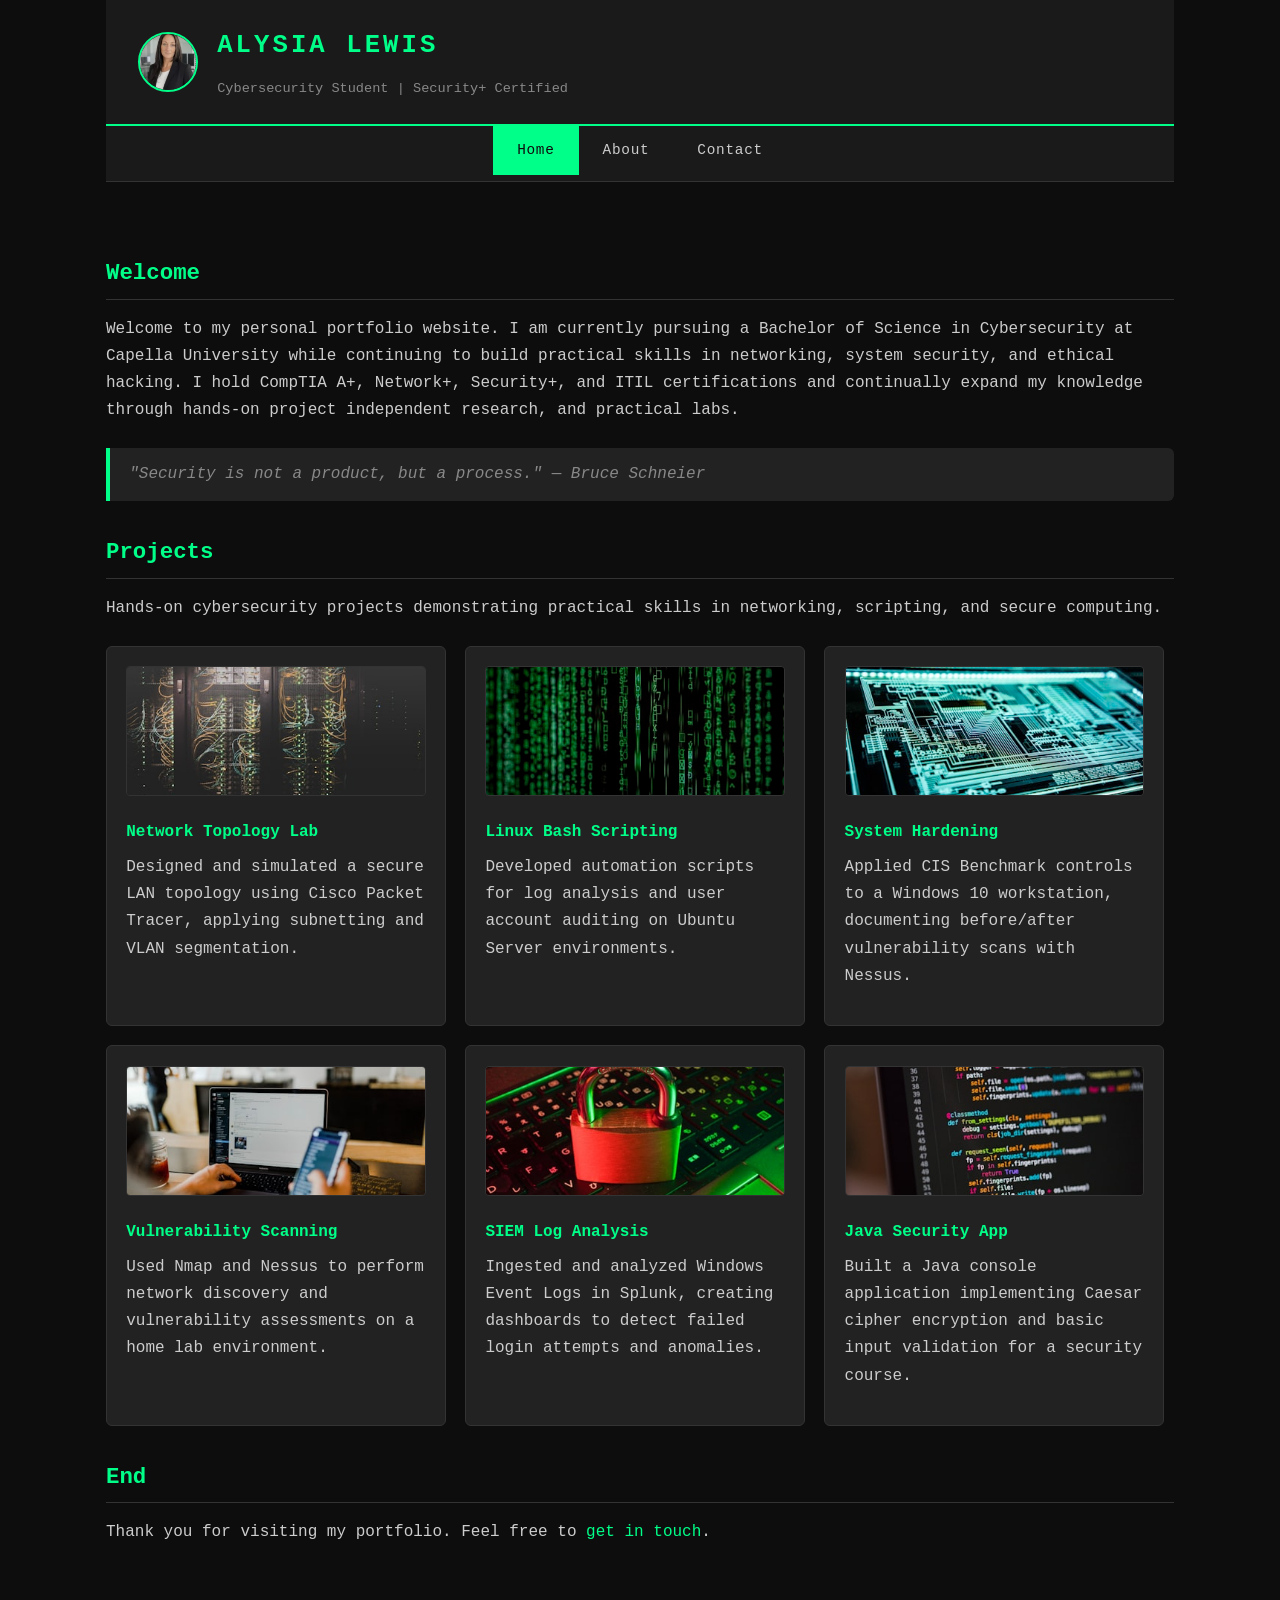
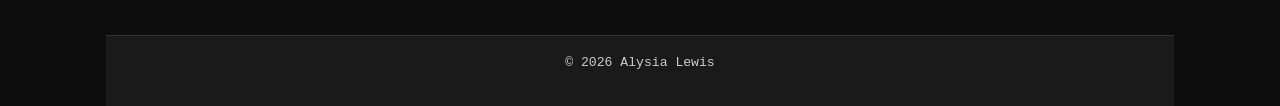
==== index.html @ c85c9e2f "Refactor index.html structure and content" ====
<!DOCTYPE html>
<html lang="en">

<head>
    <meta charset="UTF-8">
    <meta name="viewport" content="width=device-width, initial-scale=1.0">

    <!-- Link to the shared external stylesheet -->
    <link rel="stylesheet" href="style.css">

    <title>Alysia Lewis | Home</title>
</head>
     
     <body>
          
          <!-- Page wrapper -->
          <div class="page-wrapper">
               
               <!-- Site Header -->
               <header>
                    
                    <img src="logo.png" alt="Photo of Alysia Lewis">
                    <div class="header-text">
                         
                         <h1>Alysia Lewis</h1>
                         <p>Cybersecurity Student | Security+ Certified</p>
                    </div>
               
               </header>
               
               <!-- Navigation Flexbox -->
               <nav aria-label="Main navigation">
                    <ul>
                         <li><a href="index.html" class="active">Home</a></li>
                         <li><a href="about.html">About</a></li>
                         <li><a href="contact.html">Contact</a></li>
                    </ul>
               
               </nav>
               <!-- Main Content -->
               <main>
                    <h2>Welcome</h2>
                    
                    <p>
                    Welcome to my personal portfolio website. I am currently pursuing a Bachelor of Science in Cybersecurity at Capella University while continuing to build practical skills in 
                    networking, system security, and ethical hacking. I hold CompTIA A+, Network+, Security+, and ITIL 
                    certifications and continually expand my knowledge through hands-on project independent research, and practical labs.
                    </p>
                    <blockquote>
                    "Security is not a product, but a process."
                    — Bruce Schneier
                    </blockquote>
                    <h2>Projects</h2>
               
               <p>
                    Hands-on cybersecurity projects demonstrating practical skills in
                    networking, scripting, and secure computing.
               </p>
               
               <!-- Cards container: Flexbox layout with flex-wrap -->
               <div class="cards-container">
                    
                    <!-- Card 1 -->
                    <div class="card">
                         <img src="Card1.png" alt="Network cables and switch representing networking lab">
                         <h3>Network Topology Lab</h3>
                         <p>Designed and simulated a secure LAN topology using Cisco Packet Tracer, applying subnetting and VLAN segmentation.</p>
                    </div>
                    
                    <!-- Card 2 -->
                    <div class="card">
                         <img src="Card2.png" alt="Terminal screen with code representing Linux scripting">
                         <h3>Linux Bash Scripting</h3>
                         <p>Developed automation scripts for log analysis and user account auditing on Ubuntu Server environments.</p>
                    </div>
                    
                    <!-- Card 3 -->
                    <div class="card">
                         <img src="Card3.png" alt="Lock icon on digital background representing security hardening">
                         <h3>System Hardening</h3>
                         <p>Applied CIS Benchmark controls to a Windows 10 workstation, documenting before/after vulnerability scans with Nessus.</p>
                    </div>
                    
                    <!-- Card 4 -->
                    <div class="card">
                         <img src="Card4.png" alt="Magnifying glass over code representing vulnerability scanning">
                         <h3>Vulnerability Scanning</h3>
                         <p>Used Nmap and Nessus to perform network discovery and vulnerability assessments on a home lab environment.</p>
                    </div>
                    
                    <!-- Card 5 -->
                    <div class="card">
                         <img src="Card5.png" alt="Dashboard with charts representing SIEM log analysis">
                         <h3>SIEM Log Analysis</h3>
                         <p>Ingested and analyzed Windows Event Logs in Splunk, creating dashboards to detect failed login attempts and anomalies.</p>
                    </div>
                    
                    <!-- Card 6 -->
                    <div class="card">
                         <img src="Card6.png" alt="Java code on screen representing Java programming project">
                         <h3>Java Security App</h3>
                         <p>Built a Java console application implementing Caesar cipher encryption and basic input validation for a security course.</p>
                    </div>
               </div><!-- end .cards-container -->
               
               <h2>End</h2>
               
               <p>Thank you for visiting my portfolio. Feel free to <a href="contact.html">get in touch</a>.</p>
          
          </main>
          <!-- Site Footer -->
          <footer>
               
               <p>&copy; 2026 Alysia Lewis</p>
               
          </footer>
     
     </div><!-- end .page-wrapper -->
     
</body>
     
</html>
---- style.css ----
/* External CSS Stylesheet */

/* CSS Reset & Box Model */
*, *::before, *::after {
  margin: 0;
  padding: 0;
  box-sizing: border-box;
}

/* Root Color Variables */
:root {
  --bg-dark:    #0d0d0d;
  --bg-mid:     #1a1a1a;
  --bg-light:   #222222;
  --accent:     #00ff88;
  --accent-dim: #00cc6a;
  --text-main:  #cccccc;
  --text-muted: #888888;
  --border:     #333333;
}

/* Typography & Body */
body {
  font-family: 'Courier New', Courier, monospace;
  font-size: 1rem;
  line-height: 1.7;
  background-color: var(--bg-dark);
  color: var(--text-main);
  min-height: 100vh;
}

/* Page Layout */
.page-wrapper {
  max-width: 1100px;
  margin: 0 auto;
  padding: 0 1rem;
}

/* Header */
header {
  background-color: var(--bg-mid);
  border-bottom: 2px solid var(--accent);
  padding: 1.5rem 2rem;
  display: flex;
  align-items: center;
  gap: 1.2rem;
}

header img {
  width: 60px;
  height: 60px;
  border-radius: 50%;
  border: 2px solid var(--accent);
  object-fit: cover;
}

.header-text h1 {
  font-size: 1.6rem;
  letter-spacing: 0.12em;
  text-transform: uppercase;
  color: var(--accent);
}

.header-text p {
  font-size: 0.85rem;
  color: var(--text-muted);
  margin-bottom: 0;
}

/* NAVIGATION BAR - CSS FLEXBOX LAYOUT */
nav {
  background-color: var(--bg-mid);
  border-bottom: 1px solid var(--border);
}

/* Flexbox container: lines up list items horizontally and centers them */
nav ul {
  display: flex;              /* Establishes flex container for navigation links */
  flex-direction: row;        /* Elements flow horizontally */
  justify-content: center;    /* Centers navigation items along the main axis */
  align-items: center;        /* Centers items vertically along the cross axis */
  list-style: none;
  margin: 0;
  padding: 0;
}

nav ul li a {
  display: block;
  padding: 0.75rem 1.5rem;
  color: var(--text-main);
  text-decoration: none;
  font-size: 0.9rem;
  letter-spacing: 0.05em;
  transition: background-color 0.2s, color 0.2s;
}

/* Hover and active states using variable background accents */
nav ul li a:hover,
nav ul li a.active {
  background-color: var(--accent);
  color: var(--bg-dark);
}

/* Main Content Area */
main {
  padding: 2.5rem 0;
}

/* Headings & Typography */
h1, h2, h3 {
  color: var(--accent);
  margin-bottom: 0.6rem;
}

h2 {
  font-size: 1.4rem;
  border-bottom: 1px solid var(--border);
  padding-bottom: 0.4rem;
  margin-top: 2rem;
  margin-bottom: 1rem;
}

h3 {
  font-size: 1.1rem;
  color: var(--text-main);
}

p {
  margin-bottom: 1rem;
  color: var(--text-main);
}

ul, ol {
  margin-left: 1.5rem;
  margin-bottom: 1rem;
}

li {
  margin-bottom: 0.4rem;
}

/*FEATURED ITEMS */
/* Flex Container */
.cards-container {
  display: flex;              /* flex container for child elements */
  flex-wrap: wrap;            /* Allows card items to wrap to a new line as viewport narrows */
  gap: 1.2rem;                /* Sets uniform gutter space between adjacent cards */
  margin-top: 1.5rem;
}

/* Individual card elements acting as Flex Items */
.card {
  background-color: var(--bg-light);
  border: 1px solid var(--border);
  border-radius: 6px;
  padding: 1.2rem;
  flex: 1 1 260px;
  max-width: 340px;
  transition: border-color 0.2s, transform 0.2s;
}

.card:hover {
  border-color: var(--accent);
  transform: translateY(-3px);
}

.card h3 {
  color: var(--accent);
  margin-bottom: 0.5rem;
  font-size: 1rem;
}

.card img {
  width: 100%;
  height: 130px;
  object-fit: cover;
  border-radius: 4px;
  margin-bottom: 0.8rem;
  border: 1px solid var(--border);
}

/* Blockquote */
blockquote {
  border-left: 4px solid var(--accent);
  padding: 0.8rem 1.2rem;
  margin: 1.5rem 0;
  background-color: var(--bg-light);
  color: var(--text-muted);
  font-style: italic;
  border-radius: 0 6px 6px 0;
}

/* Links */
a {
  color: var(--accent);
  text-decoration: none;
}

a:hover {
  text-decoration: underline;
}

/* Contact Form Layout */
form {
  background-color: var(--bg-light);
  border: 1px solid var(--border);
  border-radius: 8px;
  padding: 2rem;
  max-width: 680px;
  margin-top: 1.5rem;
}

fieldset {
  border: 1px solid var(--border);
  border-radius: 6px;
  padding: 1.2rem 1.5rem;
  margin-bottom: 1.5rem;
}

legend {
  color: var(--accent);
  font-weight: bold;
  padding: 0 0.5rem;
  font-size: 1rem;
}

label {
  display: block;
  margin-bottom: 0.3rem;
  color: var(--text-muted);
  font-size: 0.9rem;
}

input[type="text"],
input[type="email"],
textarea {
  width: 100%;
  background-color: var(--bg-dark);
  border: 1px solid var(--border);
  border-radius: 4px;
  color: var(--text-main);
  font-family: inherit;
  font-size: 0.95rem;
  padding: 0.5rem 0.75rem;
  margin-bottom: 1rem;
}

textarea {
  resize: vertical;
  min-height: 100px;
}

button[type="submit"] {
  background-color: var(--accent);
  color: var(--bg-dark);
  border: none;
  border-radius: 4px;
  padding: 0.6rem 1.5rem;
  font-family: inherit;
  font-size: 0.95rem;
  font-weight: bold;
  cursor: pointer;
  transition: background-color 0.2s;
}

button[type="submit"]:hover {
  background-color: var(--accent-dim);
}

/* 13. Footer */
footer {
  background-color: var(--bg-mid);
  border-top: 1px solid var(--border);
  text-align: center;
  padding: 1rem 2rem;
  font-size: 0.82rem;
  color: var(--text-muted);
  margin-top: 2rem;
}

/* Responsive Layout (Max-Width: 600px) --- */
@media (max-width: 600px) {
  header {
    flex-direction: column;
    text-align: center;
  }

  nav ul {
    flex-direction: column;  /* Stack navigation menu elements vertically on narrow viewports */
  }

  nav ul li a {
    text-align: center;
    padding: 0.6rem 1rem;
  }

  .card {
    flex: 1 1 100%;          /* Stack cards to take up full-width */
    max-width: 100%;
  }
}
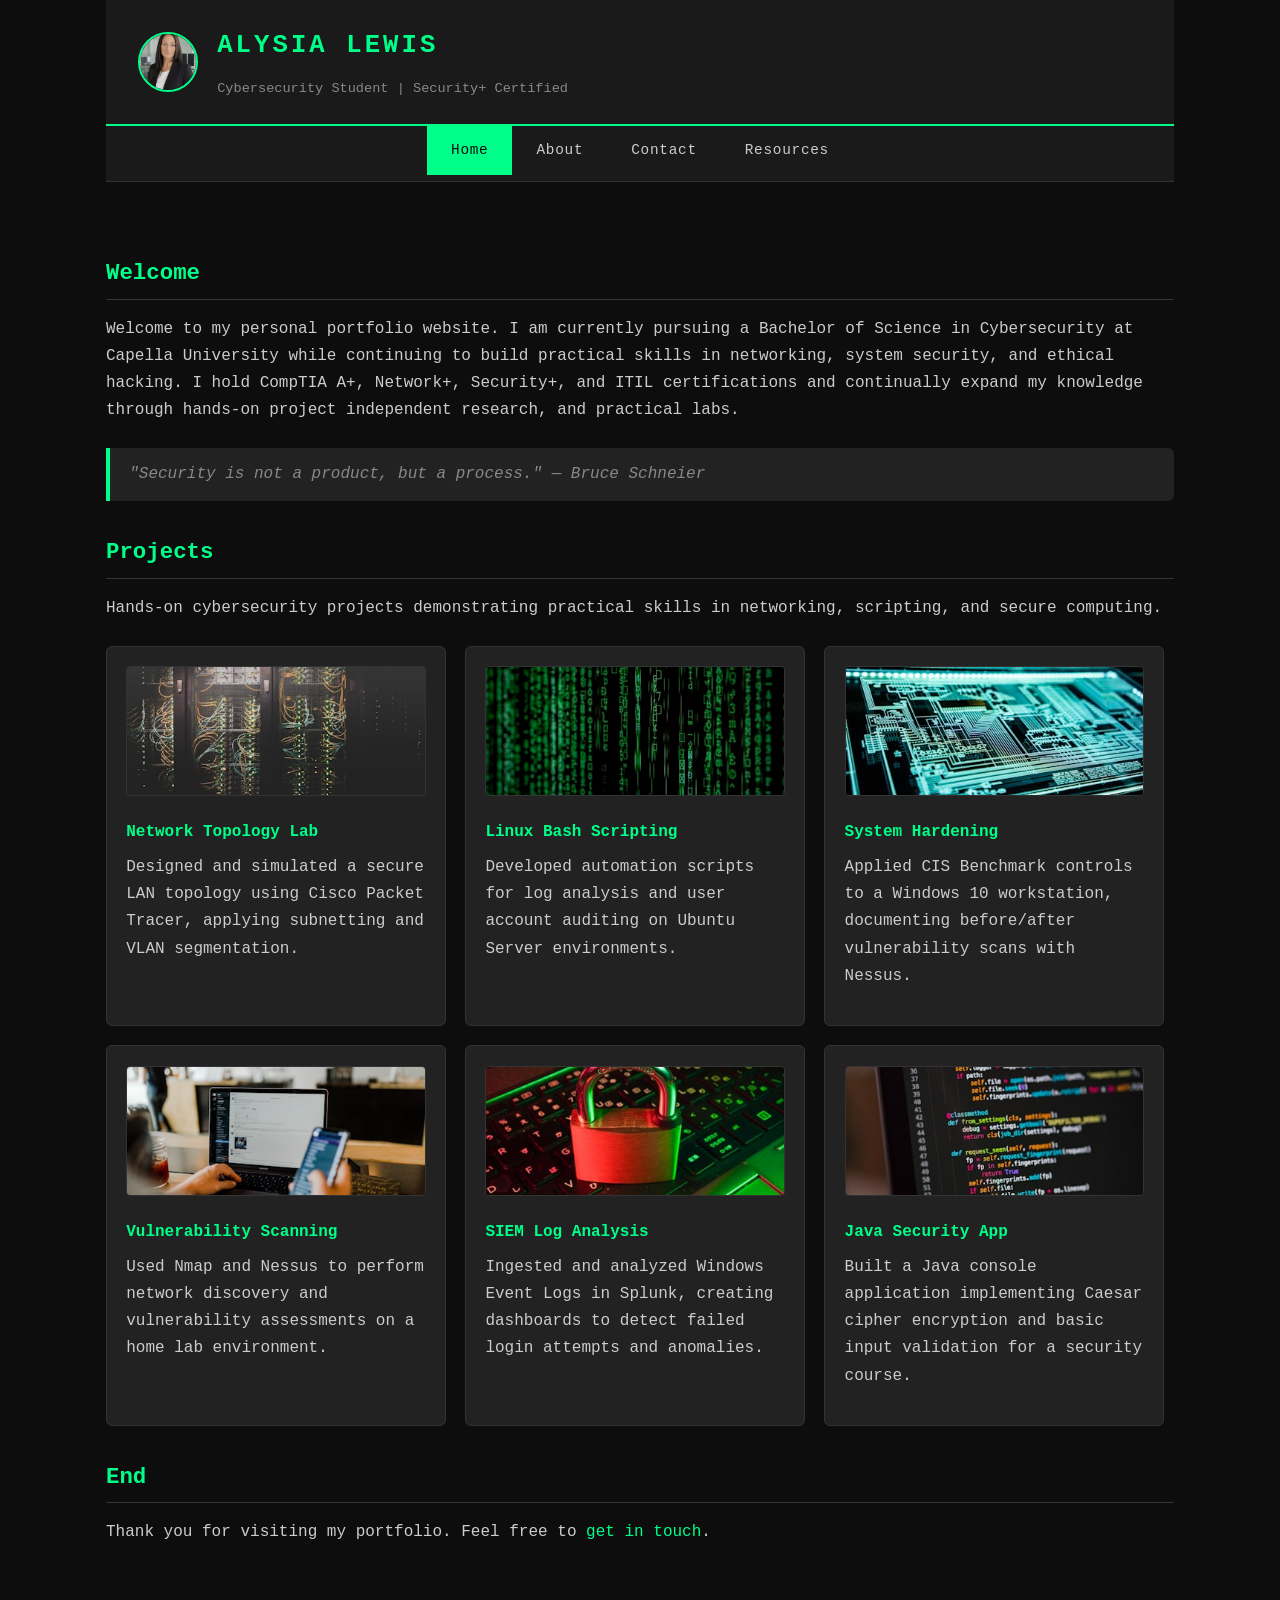
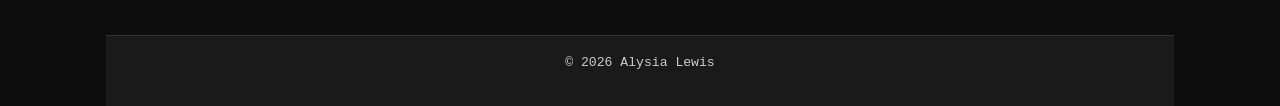
==== commit 39363d23: "Add Resources link to navigation menu" ====
--- a/index.html
+++ b/index.html
@@ -34,6 +34,7 @@
                          <li><a href="index.html" class="active">Home</a></li>
                          <li><a href="about.html">About</a></li>
                          <li><a href="contact.html">Contact</a></li>
+                          <li><a href="resources.html">Resources</a></li>
                     </ul>
                
                </nav>
--- a/style.css
+++ b/style.css
@@ -29,11 +29,47 @@
   min-height: 100vh;
 }
 
-/* Page Layout */
+/* =====================================================
+   CSS GRID PAGE LAYOUT
+   Uses named grid areas for the page structure
+   ===================================================== */
 .page-wrapper {
+  display: grid;
+
+  grid-template-areas:
+    "header"
+    "nav"
+    "main"
+    "footer";
+
+  grid-template-rows: auto auto 1fr auto;
+
   max-width: 1100px;
   margin: 0 auto;
   padding: 0 1rem;
+
+  min-height: 100vh;
+}
+
+/* =====================================================
+   GRID AREA ASSIGNMENTS
+   Places page sections into named grid areas
+   ===================================================== */
+
+header {
+  grid-area: header;
+}
+
+nav {
+  grid-area: nav;
+}
+
+main {
+  grid-area: main;
+}
+
+footer {
+  grid-area: footer;
 }
 
 /* Header */
@@ -278,7 +314,10 @@
   margin-top: 2rem;
 }
 
-/* Responsive Layout (Max-Width: 600px) --- */
+/* =====================================================
+   RESPONSIVE DESIGN
+   Prevents horizontal scrolling on small screens
+   ===================================================== */
 @media (max-width: 600px) {
   header {
     flex-direction: column;
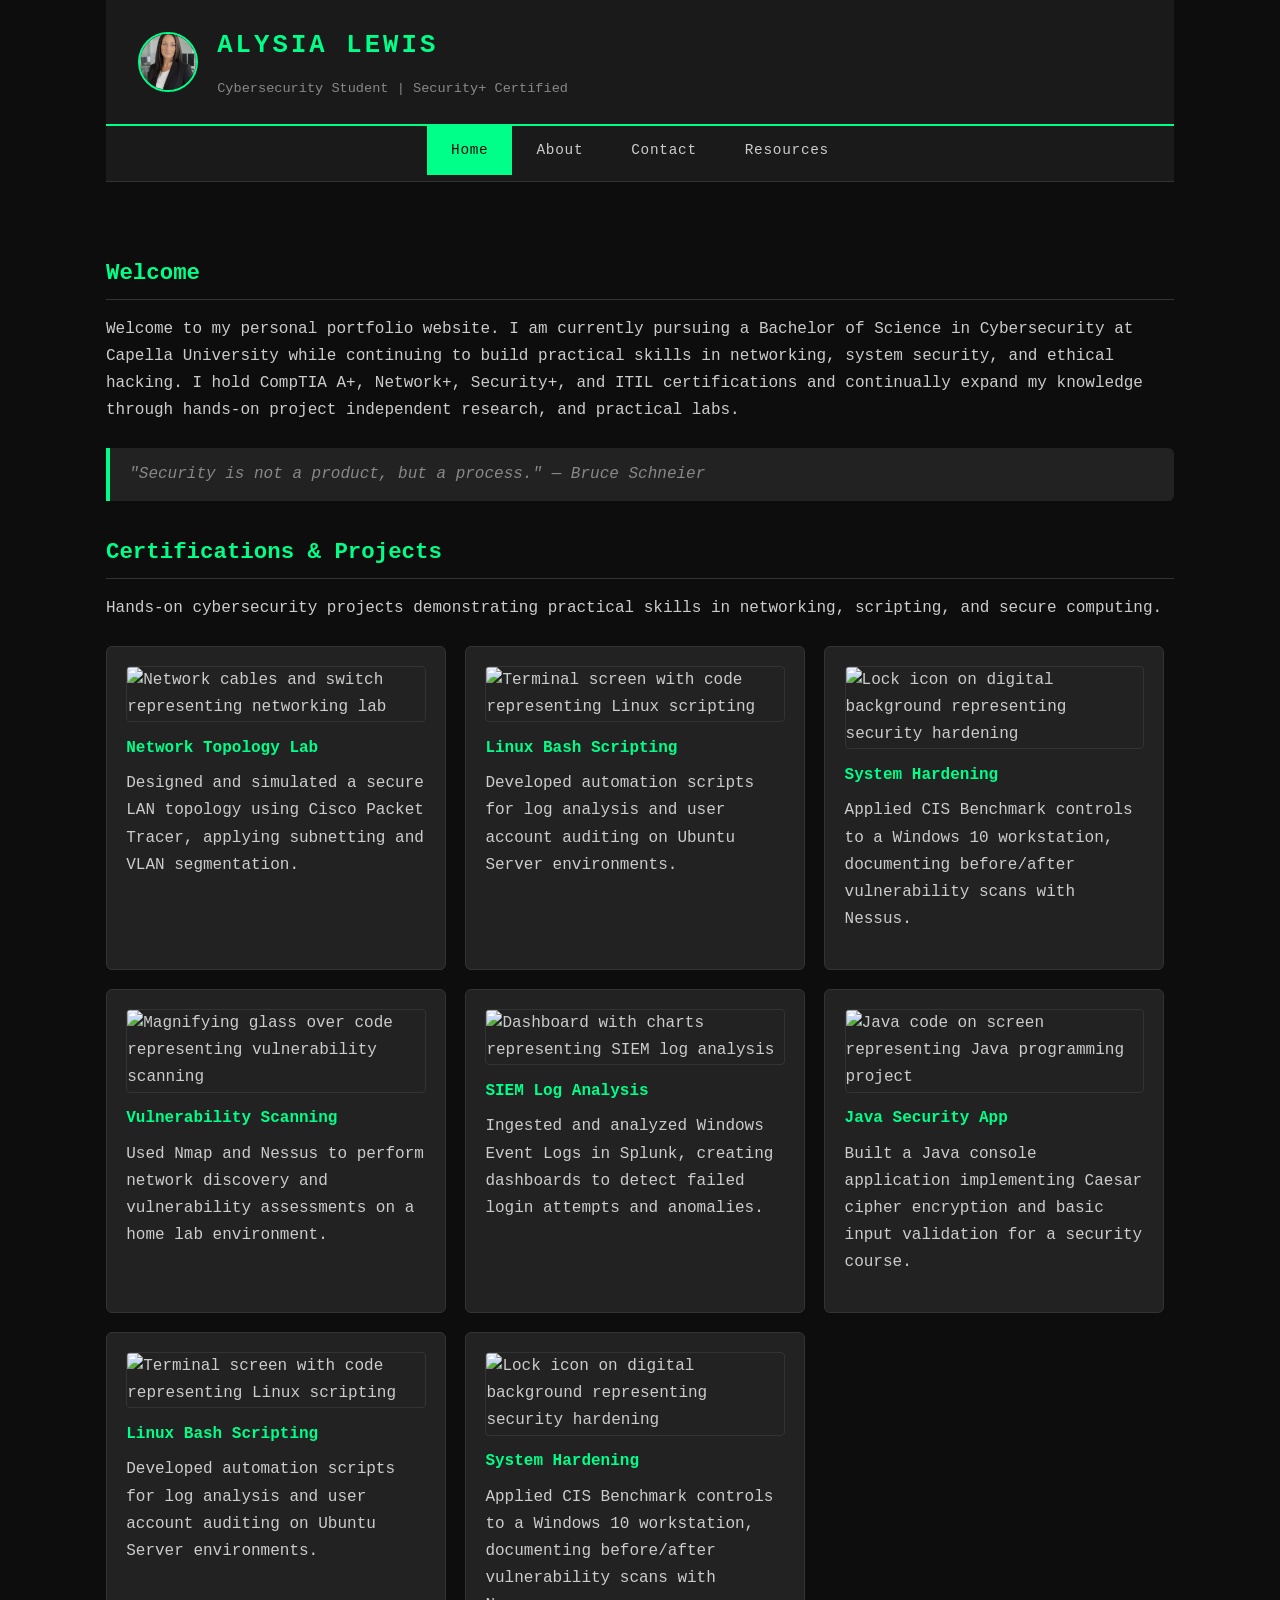
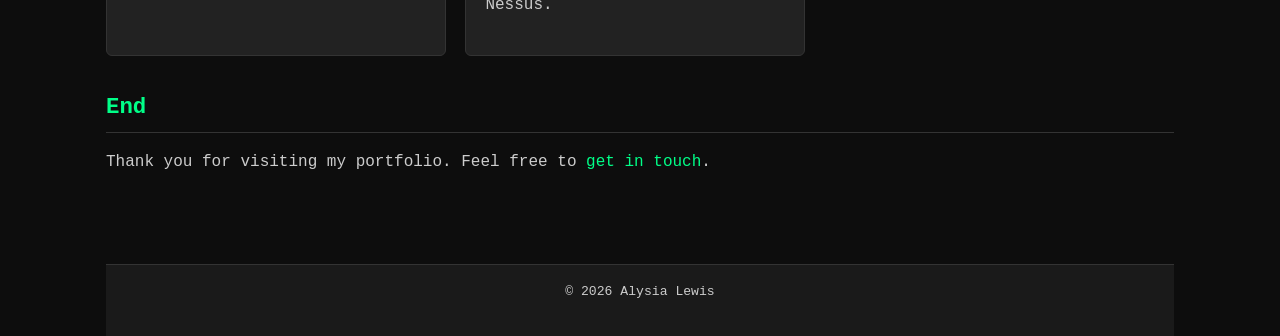
==== commit 6c975f20: "Update project cards and image filenames in index.html Updated image source filenames to lowercase a" ====
--- a/index.html
+++ b/index.html
@@ -51,7 +51,7 @@
                     "Security is not a product, but a process."
                     — Bruce Schneier
                     </blockquote>
-                    <h2>Projects</h2>
+                    <h2>Certifications & Projects</h2>
                
                <p>
                     Hands-on cybersecurity projects demonstrating practical skills in
@@ -63,45 +63,60 @@
                     
                     <!-- Card 1 -->
                     <div class="card">
-                         <img src="Card1.png" alt="Network cables and switch representing networking lab">
+                         <img src="card1.png" alt="Network cables and switch representing networking lab">
                          <h3>Network Topology Lab</h3>
                          <p>Designed and simulated a secure LAN topology using Cisco Packet Tracer, applying subnetting and VLAN segmentation.</p>
                     </div>
                     
                     <!-- Card 2 -->
                     <div class="card">
-                         <img src="Card2.png" alt="Terminal screen with code representing Linux scripting">
+                         <img src="card2.png" alt="Terminal screen with code representing Linux scripting">
                          <h3>Linux Bash Scripting</h3>
                          <p>Developed automation scripts for log analysis and user account auditing on Ubuntu Server environments.</p>
                     </div>
                     
                     <!-- Card 3 -->
                     <div class="card">
-                         <img src="Card3.png" alt="Lock icon on digital background representing security hardening">
+                         <img src="card3.png" alt="Lock icon on digital background representing security hardening">
                          <h3>System Hardening</h3>
                          <p>Applied CIS Benchmark controls to a Windows 10 workstation, documenting before/after vulnerability scans with Nessus.</p>
                     </div>
                     
                     <!-- Card 4 -->
                     <div class="card">
-                         <img src="Card4.png" alt="Magnifying glass over code representing vulnerability scanning">
+                         <img src="card4.png" alt="Magnifying glass over code representing vulnerability scanning">
                          <h3>Vulnerability Scanning</h3>
                          <p>Used Nmap and Nessus to perform network discovery and vulnerability assessments on a home lab environment.</p>
                     </div>
                     
                     <!-- Card 5 -->
                     <div class="card">
-                         <img src="Card5.png" alt="Dashboard with charts representing SIEM log analysis">
+                         <img src="card5.png" alt="Dashboard with charts representing SIEM log analysis">
                          <h3>SIEM Log Analysis</h3>
                          <p>Ingested and analyzed Windows Event Logs in Splunk, creating dashboards to detect failed login attempts and anomalies.</p>
                     </div>
                     
                     <!-- Card 6 -->
                     <div class="card">
-                         <img src="Card6.png" alt="Java code on screen representing Java programming project">
+                         <img src="card6.png" alt="Java code on screen representing Java programming project">
                          <h3>Java Security App</h3>
                          <p>Built a Java console application implementing Caesar cipher encryption and basic input validation for a security course.</p>
                     </div>
+
+                    <!-- Card 7 -->
+                    <div class="card">
+                         <img src="card7.png" alt="Terminal screen with code representing Linux scripting">
+                         <h3>Linux Bash Scripting</h3>
+                         <p>Developed automation scripts for log analysis and user account auditing on Ubuntu Server environments.</p>
+                    </div>
+                    
+                    <!-- Card 8 -->
+                    <div class="card">
+                         <img src="card8.png" alt="Lock icon on digital background representing security hardening">
+                         <h3>System Hardening</h3>
+                         <p>Applied CIS Benchmark controls to a Windows 10 workstation, documenting before/after vulnerability scans with Nessus.</p>
+                    </div>
+                    
                </div><!-- end .cards-container -->
                
                <h2>End</h2>
--- a/style.css
+++ b/style.css
@@ -29,10 +29,10 @@
   min-height: 100vh;
 }
 
-/* =====================================================
+/*
    CSS GRID PAGE LAYOUT
    Uses named grid areas for the page structure
-   ===================================================== */
+ */
 .page-wrapper {
   display: grid;
 
@@ -51,10 +51,10 @@
   min-height: 100vh;
 }
 
-/* =====================================================
+/*
    GRID AREA ASSIGNMENTS
    Places page sections into named grid areas
-   ===================================================== */
+ */
 
 header {
   grid-area: header;
@@ -314,10 +314,10 @@
   margin-top: 2rem;
 }
 
-/* =====================================================
+/*
    RESPONSIVE DESIGN
    Prevents horizontal scrolling on small screens
-   ===================================================== */
+ */
 @media (max-width: 600px) {
   header {
     flex-direction: column;
@@ -338,3 +338,206 @@
     max-width: 100%;
   }
 }
+
+/* Style the dynamically generated list on resources.html */
+#list ul {
+  list-style-type: none;
+  padding: 0;
+  margin: 1.5rem 0;
+}
+
+#list ul li {
+  background-color: var(--bg-light);
+  border-left: 4px solid var(--accent);
+  padding: 0.8rem 1rem;
+  margin-bottom: 0.6rem;
+  border-radius: 0 4px 4px 0;
+  transition: background-color 0.2s;
+}
+
+#list ul li a {
+  color: var(--accent);
+  font-weight: 500;
+  text-decoration: none;
+}
+
+#list ul li a:hover {
+  text-decoration: underline;
+  color: var(--accent-dim);
+}
+
+/* Form container with subtle background and border */
+#webForm {
+    background-color: var(--bg-light);
+    border: 1px solid var(--border);
+    border-radius: 8px;
+    padding: 2rem;
+    max-width: 680px;
+    margin-top: 1.8rem;
+    font-family: 'Courier New', Courier, monospace;
+}
+
+/* Fieldset: group related form controls */
+#webForm fieldset {
+    border: 1px solid var(--border);
+    border-radius: 6px;
+    padding: 1.2rem 1.5rem;
+    margin-bottom: 1.5rem;
+    background-color: var(--bg-mid);
+}
+
+/* Legend: visually and semantically defines each section */
+#webForm legend {
+    color: var(--accent);
+    font-weight: bold;
+    padding: 0 0.5rem;
+    font-size: 1.05rem;
+    background-color: var(--bg-dark);
+    border-radius: 4px;
+}
+
+/* Labels: improve readability and accessibility */
+#webForm label {
+    display: block;
+    margin-top: 0.8rem;
+    margin-bottom: 0.3rem;
+    color: var(--text-main);
+    font-size: 0.95rem;
+}
+
+/* Input and select styling */
+#webForm input[type="text"],
+#webForm input[type="email"],
+#webForm select,
+#webForm textarea {
+    width: 100%;
+    background-color: var(--bg-dark);
+    border: 1px solid var(--border);
+    border-radius: 4px;
+    color: var(--text-main);
+    font-family: inherit;
+    font-size: 0.95rem;
+    padding: 0.5rem 0.75rem;
+}
+
+/* Radio buttons and checkboxes: inline with label */
+#webForm input[type="radio"],
+#webForm input[type="checkbox"] {
+    margin-right: 0.4rem;
+}
+
+/* Button Layout */
+#webForm button {
+    background-color: var(--accent);
+    color: var(--bg-dark);
+    border: none;
+    border-radius: 4px;
+    padding: 0.6rem 1.4rem;
+    font-family: inherit;
+    font-weight: bold;
+    cursor: pointer;
+    margin-top: 1rem;
+    margin-right: 0.5rem;
+    transition: background-color 0.2s;
+}
+
+#webForm button[type="reset"] {
+    background-color: var(--bg-mid);
+    color: var(--text-muted);
+}
+
+#webForm button:hover {
+    opacity: 0.9;
+}
+
+#webForm button[type="submit"]:hover {
+    background-color: var(--accent-dim);
+}
+
+/* Form container with subtle background and border */
+#webForm {
+    background-color: var(--bg-light);
+    border: 1px solid var(--border);
+    border-radius: 8px;
+    padding: 2rem;
+    max-width: 680px;
+    margin-top: 1.8rem;
+    font-family: 'Courier New', Courier, monospace;
+}
+
+/* Fieldset with group related form controls */
+#webForm fieldset {
+    border: 1px solid var(--border);
+    border-radius: 6px;
+    padding: 1.2rem 1.5rem;
+    margin-bottom: 1.5rem;
+    background-color: var(--bg-mid);
+}
+
+/* Legend with visually and semantically defines each section */
+#webForm legend {
+    color: var(--accent);
+    font-weight: bold;
+    padding: 0 0.5rem;
+    font-size: 1.05rem;
+    background-color: var(--bg-dark);
+    border-radius: 4px;
+}
+
+/* Labels with improved readability and accessibility */
+#webForm label {
+    display: block;
+    margin-top: 0.8rem;
+    margin-bottom: 0.3rem;
+    color: var(--text-main);
+    font-size: 0.95rem;
+}
+
+/* Input and select styling */
+#webForm input[type="text"],
+#webForm input[type="email"],
+#webForm select,
+#webForm textarea {
+    width: 100%;
+    background-color: var(--bg-dark);
+    border: 1px solid var(--border);
+    border-radius: 4px;
+    color: var(--text-main);
+    font-family: inherit;
+    font-size: 0.95rem;
+    padding: 0.5rem 0.75rem;
+}
+
+/* Radio buttons and checkboxes with inline with label */
+#webForm input[type="radio"],
+#webForm input[type="checkbox"] {
+    margin-right: 0.4rem;
+}
+
+/* Button Layout */
+#webForm button {
+    background-color: var(--accent);
+    color: var(--bg-dark);
+    border: none;
+    border-radius: 4px;
+    padding: 0.6rem 1.4rem;
+    font-family: inherit;
+    font-weight: bold;
+    cursor: pointer;
+    margin-top: 1rem;
+    margin-right: 0.5rem;
+    transition: background-color 0.2s;
+}
+
+#webForm button[type="reset"] {
+    background-color: var(--bg-mid);
+    color: var(--text-muted);
+}
+
+#webForm button:hover {
+    opacity: 0.9;
+}
+
+#webForm button[type="submit"]:hover {
+    background-color: var(--accent-dim);
+}
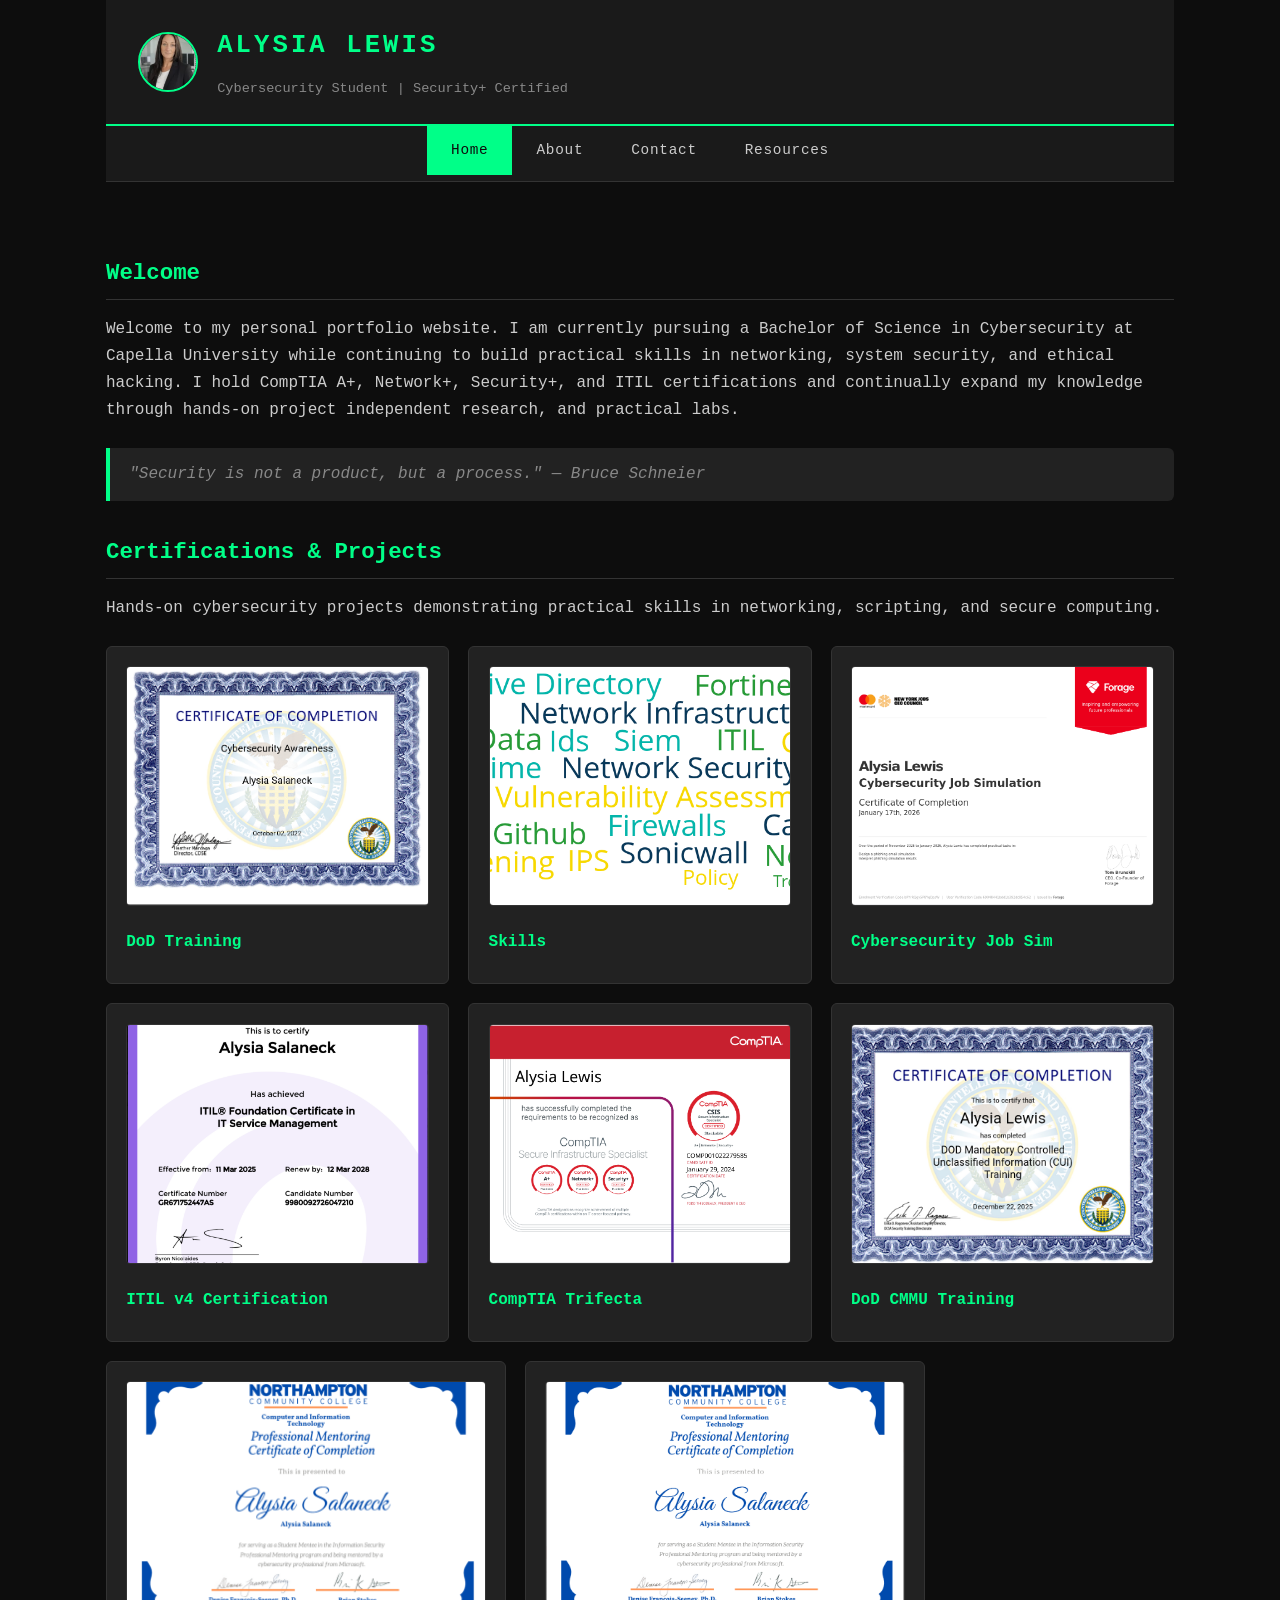
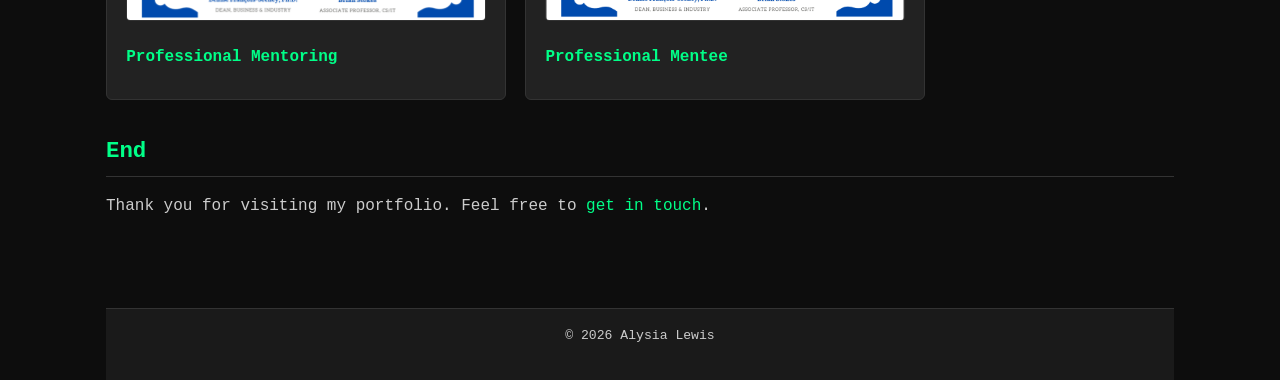
==== commit 495fba7f: "Update card titles in index.html" ====
--- a/index.html
+++ b/index.html
@@ -64,57 +64,57 @@
                     <!-- Card 1 -->
                     <div class="card">
                          <img src="card1.png" alt="Network cables and switch representing networking lab">
-                         <h3>Network Topology Lab</h3>
-                         <p>Designed and simulated a secure LAN topology using Cisco Packet Tracer, applying subnetting and VLAN segmentation.</p>
+                         <h3>DoD Training</h3>
+                        
                     </div>
                     
                     <!-- Card 2 -->
                     <div class="card">
                          <img src="card2.png" alt="Terminal screen with code representing Linux scripting">
-                         <h3>Linux Bash Scripting</h3>
-                         <p>Developed automation scripts for log analysis and user account auditing on Ubuntu Server environments.</p>
+                         <h3>Skills</h3>
+                         
                     </div>
                     
                     <!-- Card 3 -->
                     <div class="card">
                          <img src="card3.png" alt="Lock icon on digital background representing security hardening">
-                         <h3>System Hardening</h3>
-                         <p>Applied CIS Benchmark controls to a Windows 10 workstation, documenting before/after vulnerability scans with Nessus.</p>
+                         <h3>Cybersecurity Job Sim</h3>
+                        
                     </div>
                     
                     <!-- Card 4 -->
                     <div class="card">
                          <img src="card4.png" alt="Magnifying glass over code representing vulnerability scanning">
-                         <h3>Vulnerability Scanning</h3>
-                         <p>Used Nmap and Nessus to perform network discovery and vulnerability assessments on a home lab environment.</p>
+                         <h3>ITIL v4 Certification</h3>
+                    
                     </div>
                     
                     <!-- Card 5 -->
                     <div class="card">
                          <img src="card5.png" alt="Dashboard with charts representing SIEM log analysis">
-                         <h3>SIEM Log Analysis</h3>
-                         <p>Ingested and analyzed Windows Event Logs in Splunk, creating dashboards to detect failed login attempts and anomalies.</p>
+                         <h3>CompTIA Trifecta</h3>
+                      
                     </div>
                     
                     <!-- Card 6 -->
                     <div class="card">
                          <img src="card6.png" alt="Java code on screen representing Java programming project">
-                         <h3>Java Security App</h3>
-                         <p>Built a Java console application implementing Caesar cipher encryption and basic input validation for a security course.</p>
+                         <h3>DoD CMMU Training</h3>
+                  
                     </div>
 
                     <!-- Card 7 -->
                     <div class="card">
                          <img src="card7.png" alt="Terminal screen with code representing Linux scripting">
-                         <h3>Linux Bash Scripting</h3>
-                         <p>Developed automation scripts for log analysis and user account auditing on Ubuntu Server environments.</p>
+                         <h3>Professional Mentoring</h3>
+      
                     </div>
                     
                     <!-- Card 8 -->
                     <div class="card">
                          <img src="card8.png" alt="Lock icon on digital background representing security hardening">
-                         <h3>System Hardening</h3>
-                         <p>Applied CIS Benchmark controls to a Windows 10 workstation, documenting before/after vulnerability scans with Nessus.</p>
+                         <h3>Professional Mentee</h3>
+      
                     </div>
                     
                </div><!-- end .cards-container -->
--- a/style.css
+++ b/style.css
@@ -191,7 +191,7 @@
   border-radius: 6px;
   padding: 1.2rem;
   flex: 1 1 260px;
-  max-width: 340px;
+  max-width: 400px;
   transition: border-color 0.2s, transform 0.2s;
 }
 
@@ -208,7 +208,7 @@
 
 .card img {
   width: 100%;
-  height: 130px;
+  height: 240px;
   object-fit: cover;
   border-radius: 4px;
   margin-bottom: 0.8rem;
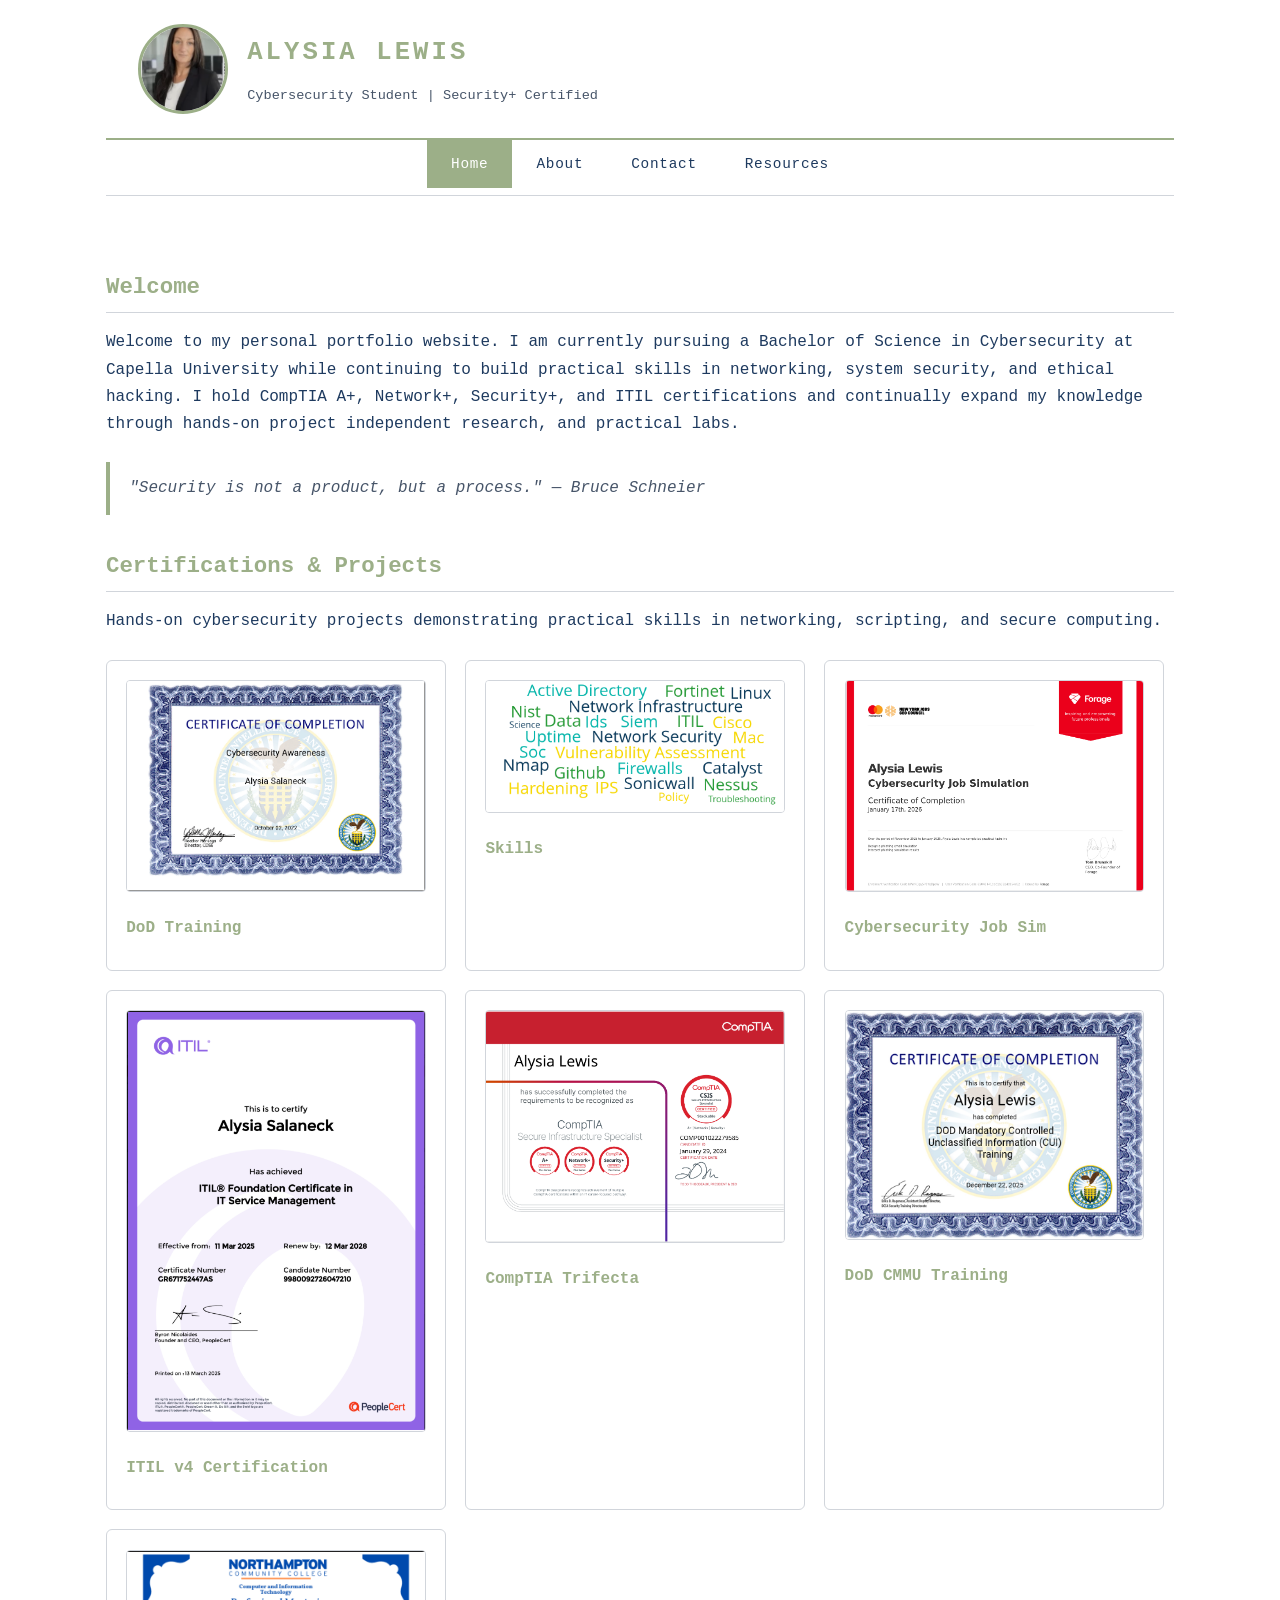
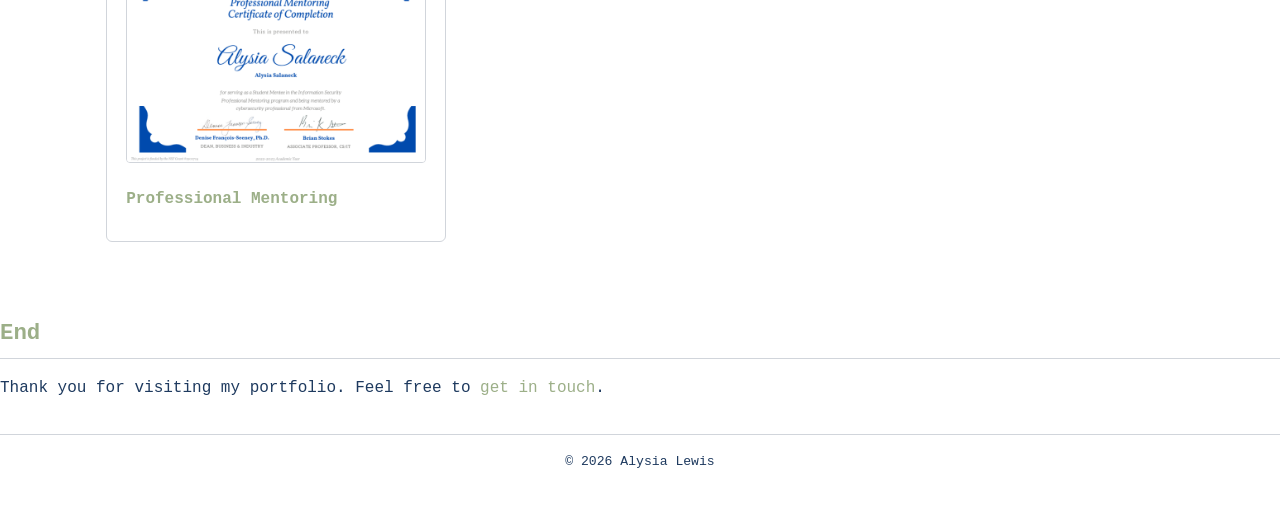
==== commit 8bfcc6b3: "Remove professional mentee card from index.html Removed card 8 for professional mentee from the layo" ====
--- a/index.html
+++ b/index.html
@@ -110,11 +110,7 @@
       
                     </div>
                     
-                    <!-- Card 8 -->
-                    <div class="card">
-                         <img src="card8.png" alt="Lock icon on digital background representing security hardening">
-                         <h3>Professional Mentee</h3>
-      
+
                     </div>
                     
                </div><!-- end .cards-container -->
--- a/style.css
+++ b/style.css
@@ -1,6 +1,7 @@
+
+
 /* External CSS Stylesheet */
 
-/* CSS Reset & Box Model */
 *, *::before, *::after {
   margin: 0;
   padding: 0;
@@ -9,22 +10,22 @@
 
 /* Root Color Variables */
 :root {
-  --bg-dark:    #0d0d0d;
-  --bg-mid:     #1a1a1a;
-  --bg-light:   #222222;
-  --accent:     #00ff88;
-  --accent-dim: #00cc6a;
-  --text-main:  #cccccc;
-  --text-muted: #888888;
-  --border:     #333333;
+  --bg-light:   #FFFFFF;      /* Pure White */
+  --accent:     #9CAF88;      /* Sage Green */
+  --accent-dim: #8A9B79;      /* lighter Sage */
+  --text-main:  #1E3A5F;      /* Navy */
+  --text-muted: #475569;      /* Medium Slate */
+  --border:     #D1D5DB;      /* Light Gray */
+  --pink:       #E8D5E0;      /* Light Pink */
+  --pink-dim:   #D1C8D0;      /* Slightly darker light pink */
 }
 
 /* Typography & Body */
 body {
-  font-family: 'Courier New', Courier, monospace;
+  font-family: 'Playfair Display', Courier;
   font-size: 1rem;
   line-height: 1.7;
-  background-color: var(--bg-dark);
+  background-color: var(--bg-light);
   color: var(--text-main);
   min-height: 100vh;
 }
@@ -51,30 +52,9 @@
   min-height: 100vh;
 }
 
-/*
-   GRID AREA ASSIGNMENTS
-   Places page sections into named grid areas
- */
-
-header {
-  grid-area: header;
-}
-
-nav {
-  grid-area: nav;
-}
-
-main {
-  grid-area: main;
-}
-
-footer {
-  grid-area: footer;
-}
-
 /* Header */
 header {
-  background-color: var(--bg-mid);
+  background-color: var(--bg-light);
   border-bottom: 2px solid var(--accent);
   padding: 1.5rem 2rem;
   display: flex;
@@ -83,10 +63,10 @@
 }
 
 header img {
-  width: 60px;
-  height: 60px;
+  width: 90px;
+  height: 90px;
   border-radius: 50%;
-  border: 2px solid var(--accent);
+  border: 3px solid var(--accent);
   object-fit: cover;
 }
 
@@ -105,7 +85,7 @@
 
 /* NAVIGATION BAR - CSS FLEXBOX LAYOUT */
 nav {
-  background-color: var(--bg-mid);
+  background-color: var(--bg-light);
   border-bottom: 1px solid var(--border);
 }
 
@@ -134,7 +114,7 @@
 nav ul li a:hover,
 nav ul li a.active {
   background-color: var(--accent);
-  color: var(--bg-dark);
+  color: var(--bg-light);
 }
 
 /* Main Content Area */
@@ -191,7 +171,7 @@
   border-radius: 6px;
   padding: 1.2rem;
   flex: 1 1 260px;
-  max-width: 400px;
+  max-width: 340px;
   transition: border-color 0.2s, transform 0.2s;
 }
 
@@ -208,7 +188,11 @@
 
 .card img {
   width: 100%;
-  height: 240px;
+  height: 400
+  \
+  
+  
+  px;
   object-fit: cover;
   border-radius: 4px;
   margin-bottom: 0.8rem;
@@ -271,7 +255,7 @@
 input[type="email"],
 textarea {
   width: 100%;
-  background-color: var(--bg-dark);
+  background-color: var(--bg-light);
   border: 1px solid var(--border);
   border-radius: 4px;
   color: var(--text-main);
@@ -288,7 +272,7 @@
 
 button[type="submit"] {
   background-color: var(--accent);
-  color: var(--bg-dark);
+  color: var(--bg-light);
   border: none;
   border-radius: 4px;
   padding: 0.6rem 1.5rem;
@@ -305,7 +289,7 @@
 
 /* 13. Footer */
 footer {
-  background-color: var(--bg-mid);
+  background-color: var(--bg-light);
   border-top: 1px solid var(--border);
   text-align: center;
   padding: 1rem 2rem;
@@ -370,7 +354,7 @@
 #webForm {
     background-color: var(--bg-light);
     border: 1px solid var(--border);
-    border-radius: 8px;
+    border-radius: 0 4px 4px 0;
     padding: 2rem;
     max-width: 680px;
     margin-top: 1.8rem;
@@ -383,7 +367,7 @@
     border-radius: 6px;
     padding: 1.2rem 1.5rem;
     margin-bottom: 1.5rem;
-    background-color: var(--bg-mid);
+    background-color: var(--bg-light);
 }
 
 /* Legend: visually and semantically defines each section */
@@ -392,7 +376,7 @@
     font-weight: bold;
     padding: 0 0.5rem;
     font-size: 1.05rem;
-    background-color: var(--bg-dark);
+    background-color: var(--bg-light);
     border-radius: 4px;
 }
 
@@ -411,7 +395,7 @@
 #webForm select,
 #webForm textarea {
     width: 100%;
-    background-color: var(--bg-dark);
+    background-color: var(--bg-light);
     border: 1px solid var(--border);
     border-radius: 4px;
     color: var(--text-main);
@@ -429,7 +413,7 @@
 /* Button Layout */
 #webForm button {
     background-color: var(--accent);
-    color: var(--bg-dark);
+    color: var(--bg-light);
     border: none;
     border-radius: 4px;
     padding: 0.6rem 1.4rem;
@@ -442,7 +426,7 @@
 }
 
 #webForm button[type="reset"] {
-    background-color: var(--bg-mid);
+    background-color: var(--bg-light);
     color: var(--text-muted);
 }
 
@@ -471,7 +455,7 @@
     border-radius: 6px;
     padding: 1.2rem 1.5rem;
     margin-bottom: 1.5rem;
-    background-color: var(--bg-mid);
+    background-color: var(--bg-light);
 }
 
 /* Legend with visually and semantically defines each section */
@@ -480,7 +464,7 @@
     font-weight: bold;
     padding: 0 0.5rem;
     font-size: 1.05rem;
-    background-color: var(--bg-dark);
+    background-color: var(--bg-light);
     border-radius: 4px;
 }
 
@@ -499,7 +483,7 @@
 #webForm select,
 #webForm textarea {
     width: 100%;
-    background-color: var(--bg-dark);
+    background-color: var(--bg-light);
     border: 1px solid var(--border);
     border-radius: 4px;
     color: var(--text-main);
@@ -517,7 +501,7 @@
 /* Button Layout */
 #webForm button {
     background-color: var(--accent);
-    color: var(--bg-dark);
+    color: var(--bg-light);
     border: none;
     border-radius: 4px;
     padding: 0.6rem 1.4rem;
@@ -530,7 +514,7 @@
 }
 
 #webForm button[type="reset"] {
-    background-color: var(--bg-mid);
+    background-color: var(--bg-light);
     color: var(--text-muted);
 }
 
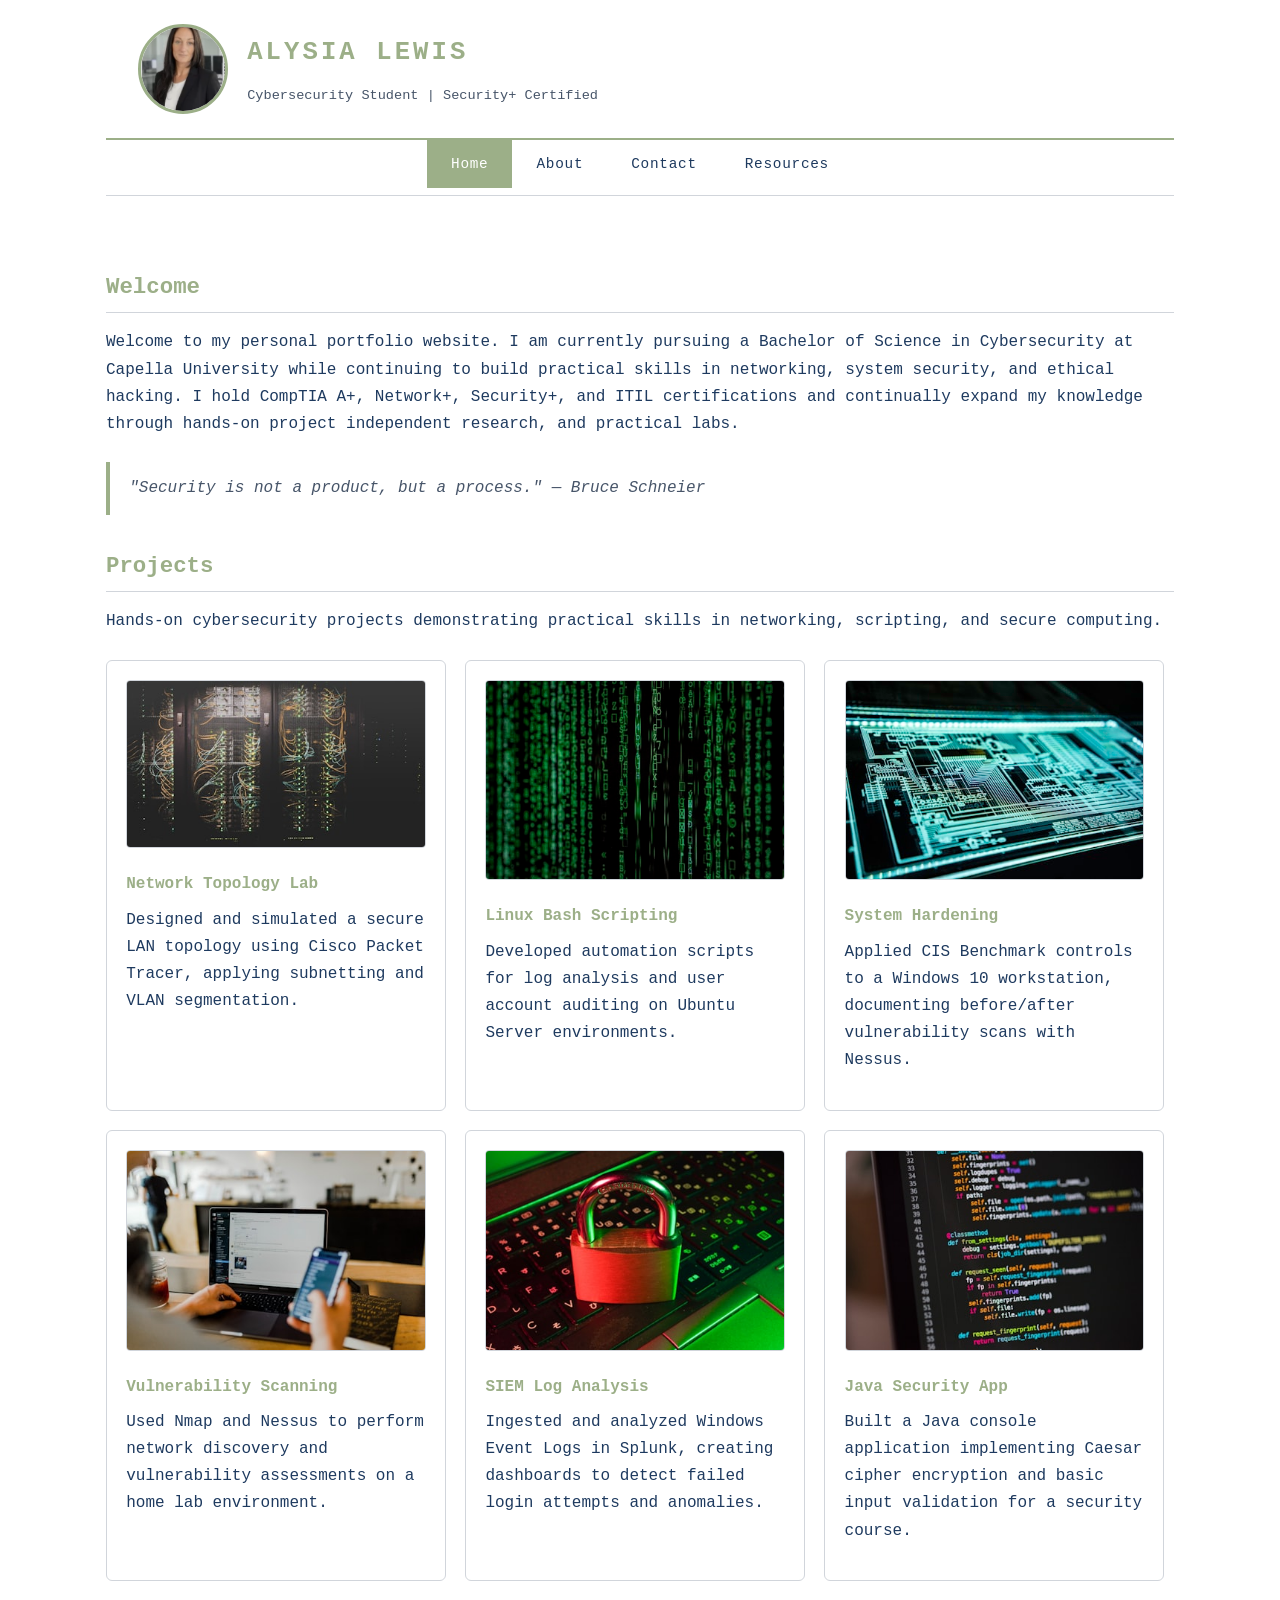
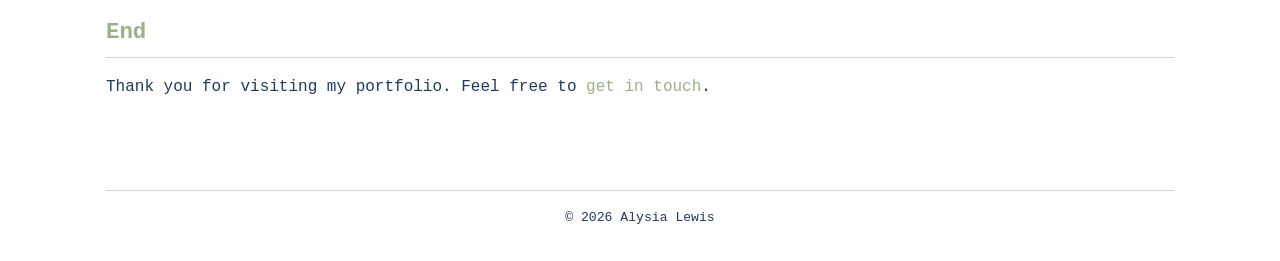
==== commit b8b39eab: "Update project titles and images in index.html" ====
--- a/index.html
+++ b/index.html
@@ -51,7 +51,7 @@
                     "Security is not a product, but a process."
                     — Bruce Schneier
                     </blockquote>
-                    <h2>Certifications & Projects</h2>
+                    <h2>Projects</h2>
                
                <p>
                     Hands-on cybersecurity projects demonstrating practical skills in
@@ -63,56 +63,45 @@
                     
                     <!-- Card 1 -->
                     <div class="card">
-                         <img src="card1.png" alt="Network cables and switch representing networking lab">
-                         <h3>DoD Training</h3>
-                        
+                         <img src="Card1.png" alt="Network cables and switch representing networking lab">
+                         <h3>Network Topology Lab</h3>
+                         <p>Designed and simulated a secure LAN topology using Cisco Packet Tracer, applying subnetting and VLAN segmentation.</p>
                     </div>
                     
                     <!-- Card 2 -->
                     <div class="card">
-                         <img src="card2.png" alt="Terminal screen with code representing Linux scripting">
-                         <h3>Skills</h3>
-                         
+                         <img src="Card2.png" alt="Terminal screen with code representing Linux scripting">
+                         <h3>Linux Bash Scripting</h3>
+                         <p>Developed automation scripts for log analysis and user account auditing on Ubuntu Server environments.</p>
                     </div>
                     
                     <!-- Card 3 -->
                     <div class="card">
-                         <img src="card3.png" alt="Lock icon on digital background representing security hardening">
-                         <h3>Cybersecurity Job Sim</h3>
-                        
+                         <img src="Card3.png" alt="Lock icon on digital background representing security hardening">
+                         <h3>System Hardening</h3>
+                         <p>Applied CIS Benchmark controls to a Windows 10 workstation, documenting before/after vulnerability scans with Nessus.</p>
                     </div>
                     
                     <!-- Card 4 -->
                     <div class="card">
-                         <img src="card4.png" alt="Magnifying glass over code representing vulnerability scanning">
-                         <h3>ITIL v4 Certification</h3>
-                    
+                         <img src="Card4.png" alt="Magnifying glass over code representing vulnerability scanning">
+                         <h3>Vulnerability Scanning</h3>
+                         <p>Used Nmap and Nessus to perform network discovery and vulnerability assessments on a home lab environment.</p>
                     </div>
                     
                     <!-- Card 5 -->
                     <div class="card">
-                         <img src="card5.png" alt="Dashboard with charts representing SIEM log analysis">
-                         <h3>CompTIA Trifecta</h3>
-                      
+                         <img src="Card5.png" alt="Dashboard with charts representing SIEM log analysis">
+                         <h3>SIEM Log Analysis</h3>
+                         <p>Ingested and analyzed Windows Event Logs in Splunk, creating dashboards to detect failed login attempts and anomalies.</p>
                     </div>
                     
                     <!-- Card 6 -->
                     <div class="card">
-                         <img src="card6.png" alt="Java code on screen representing Java programming project">
-                         <h3>DoD CMMU Training</h3>
-                  
+                         <img src="Card6.png" alt="Java code on screen representing Java programming project">
+                         <h3>Java Security App</h3>
+                         <p>Built a Java console application implementing Caesar cipher encryption and basic input validation for a security course.</p>
                     </div>
-
-                    <!-- Card 7 -->
-                    <div class="card">
-                         <img src="card7.png" alt="Terminal screen with code representing Linux scripting">
-                         <h3>Professional Mentoring</h3>
-      
-                    </div>
-                    
-
-                    </div>
-                    
                </div><!-- end .cards-container -->
                
                <h2>End</h2>
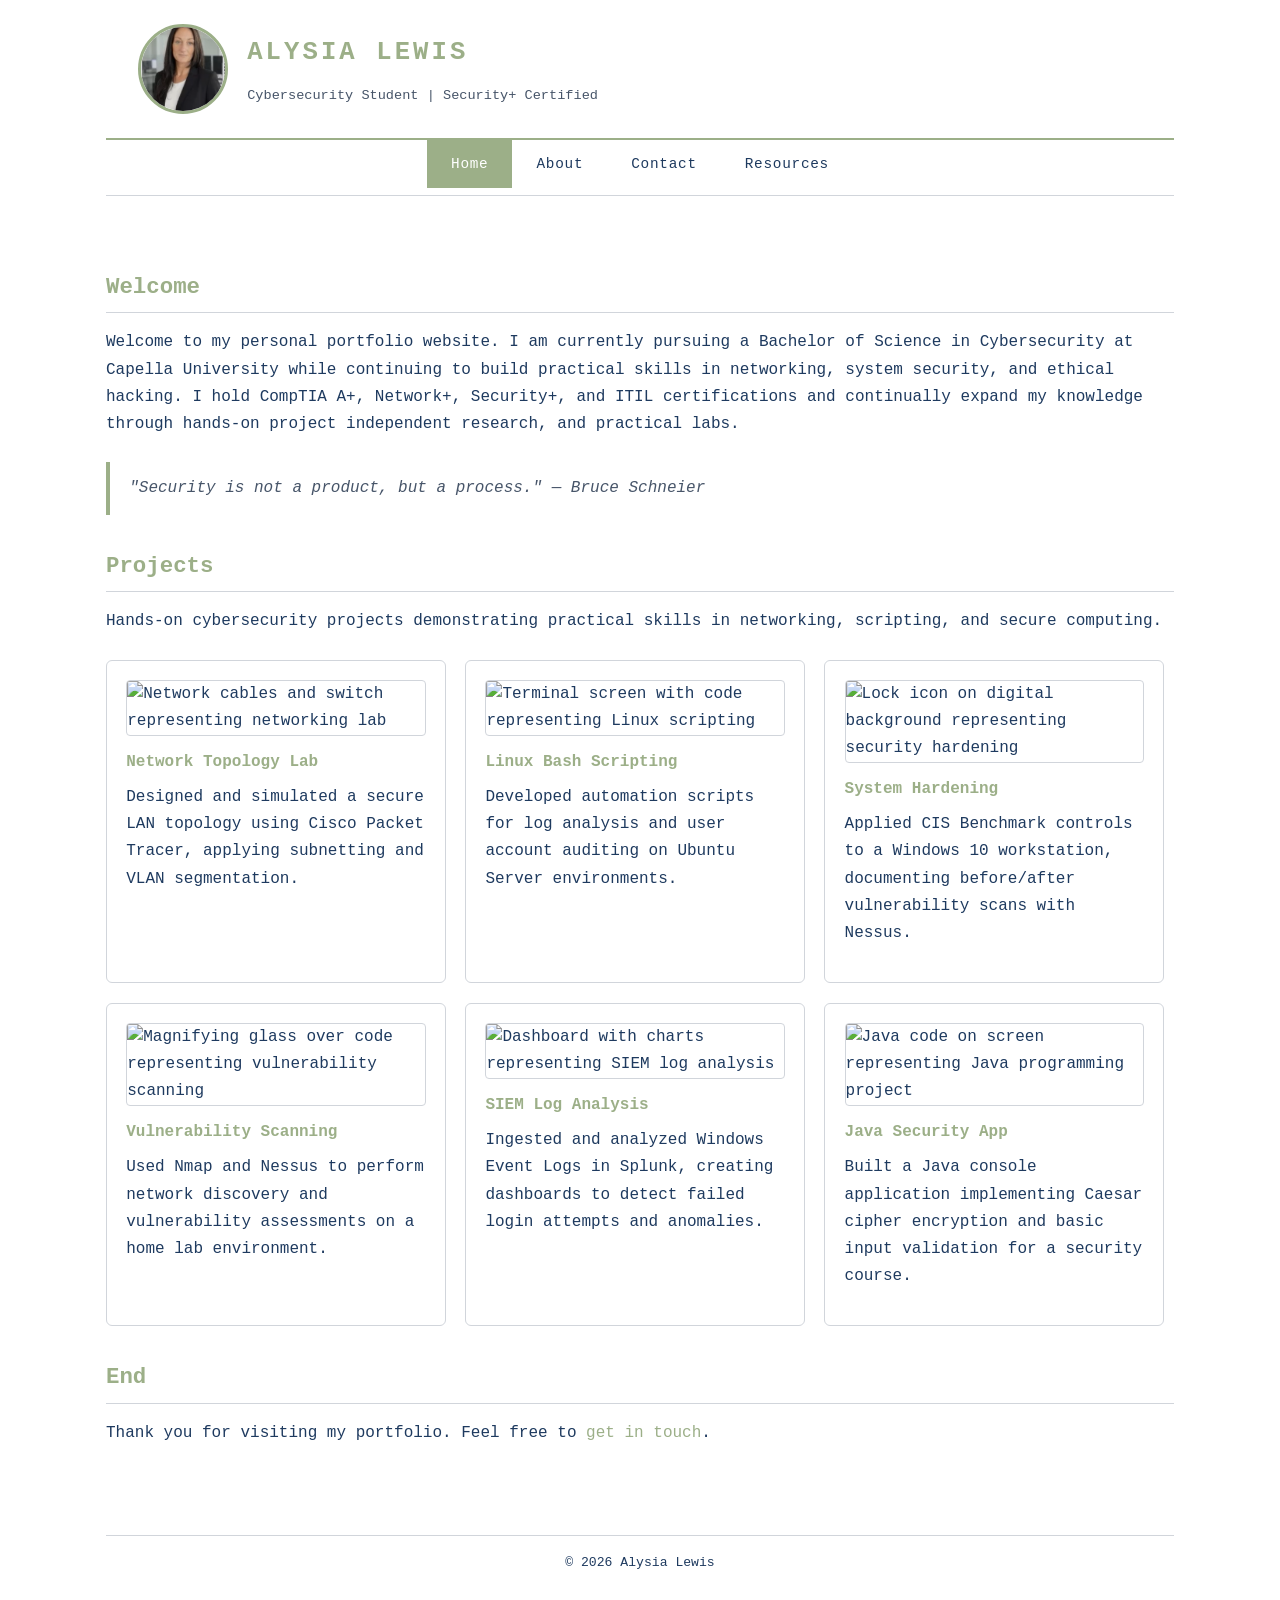
==== commit ca603fb4: "Replace image sources for project cards" ====
--- a/index.html
+++ b/index.html
@@ -63,42 +63,42 @@
                     
                     <!-- Card 1 -->
                     <div class="card">
-                         <img src="Card1.png" alt="Network cables and switch representing networking lab">
+                         <img src="cardd1.png" alt="Network cables and switch representing networking lab">
                          <h3>Network Topology Lab</h3>
                          <p>Designed and simulated a secure LAN topology using Cisco Packet Tracer, applying subnetting and VLAN segmentation.</p>
                     </div>
                     
                     <!-- Card 2 -->
                     <div class="card">
-                         <img src="Card2.png" alt="Terminal screen with code representing Linux scripting">
+                         <img src="cardd2.png" alt="Terminal screen with code representing Linux scripting">
                          <h3>Linux Bash Scripting</h3>
                          <p>Developed automation scripts for log analysis and user account auditing on Ubuntu Server environments.</p>
                     </div>
                     
                     <!-- Card 3 -->
                     <div class="card">
-                         <img src="Card3.png" alt="Lock icon on digital background representing security hardening">
+                         <img src="cardd3.png" alt="Lock icon on digital background representing security hardening">
                          <h3>System Hardening</h3>
                          <p>Applied CIS Benchmark controls to a Windows 10 workstation, documenting before/after vulnerability scans with Nessus.</p>
                     </div>
                     
                     <!-- Card 4 -->
                     <div class="card">
-                         <img src="Card4.png" alt="Magnifying glass over code representing vulnerability scanning">
+                         <img src="cardd4.png" alt="Magnifying glass over code representing vulnerability scanning">
                          <h3>Vulnerability Scanning</h3>
                          <p>Used Nmap and Nessus to perform network discovery and vulnerability assessments on a home lab environment.</p>
                     </div>
                     
                     <!-- Card 5 -->
                     <div class="card">
-                         <img src="Card5.png" alt="Dashboard with charts representing SIEM log analysis">
+                         <img src="cardd5.png" alt="Dashboard with charts representing SIEM log analysis">
                          <h3>SIEM Log Analysis</h3>
                          <p>Ingested and analyzed Windows Event Logs in Splunk, creating dashboards to detect failed login attempts and anomalies.</p>
                     </div>
                     
                     <!-- Card 6 -->
                     <div class="card">
-                         <img src="Card6.png" alt="Java code on screen representing Java programming project">
+                         <img src="cardd6.png" alt="Java code on screen representing Java programming project">
                          <h3>Java Security App</h3>
                          <p>Built a Java console application implementing Caesar cipher encryption and basic input validation for a security course.</p>
                     </div>
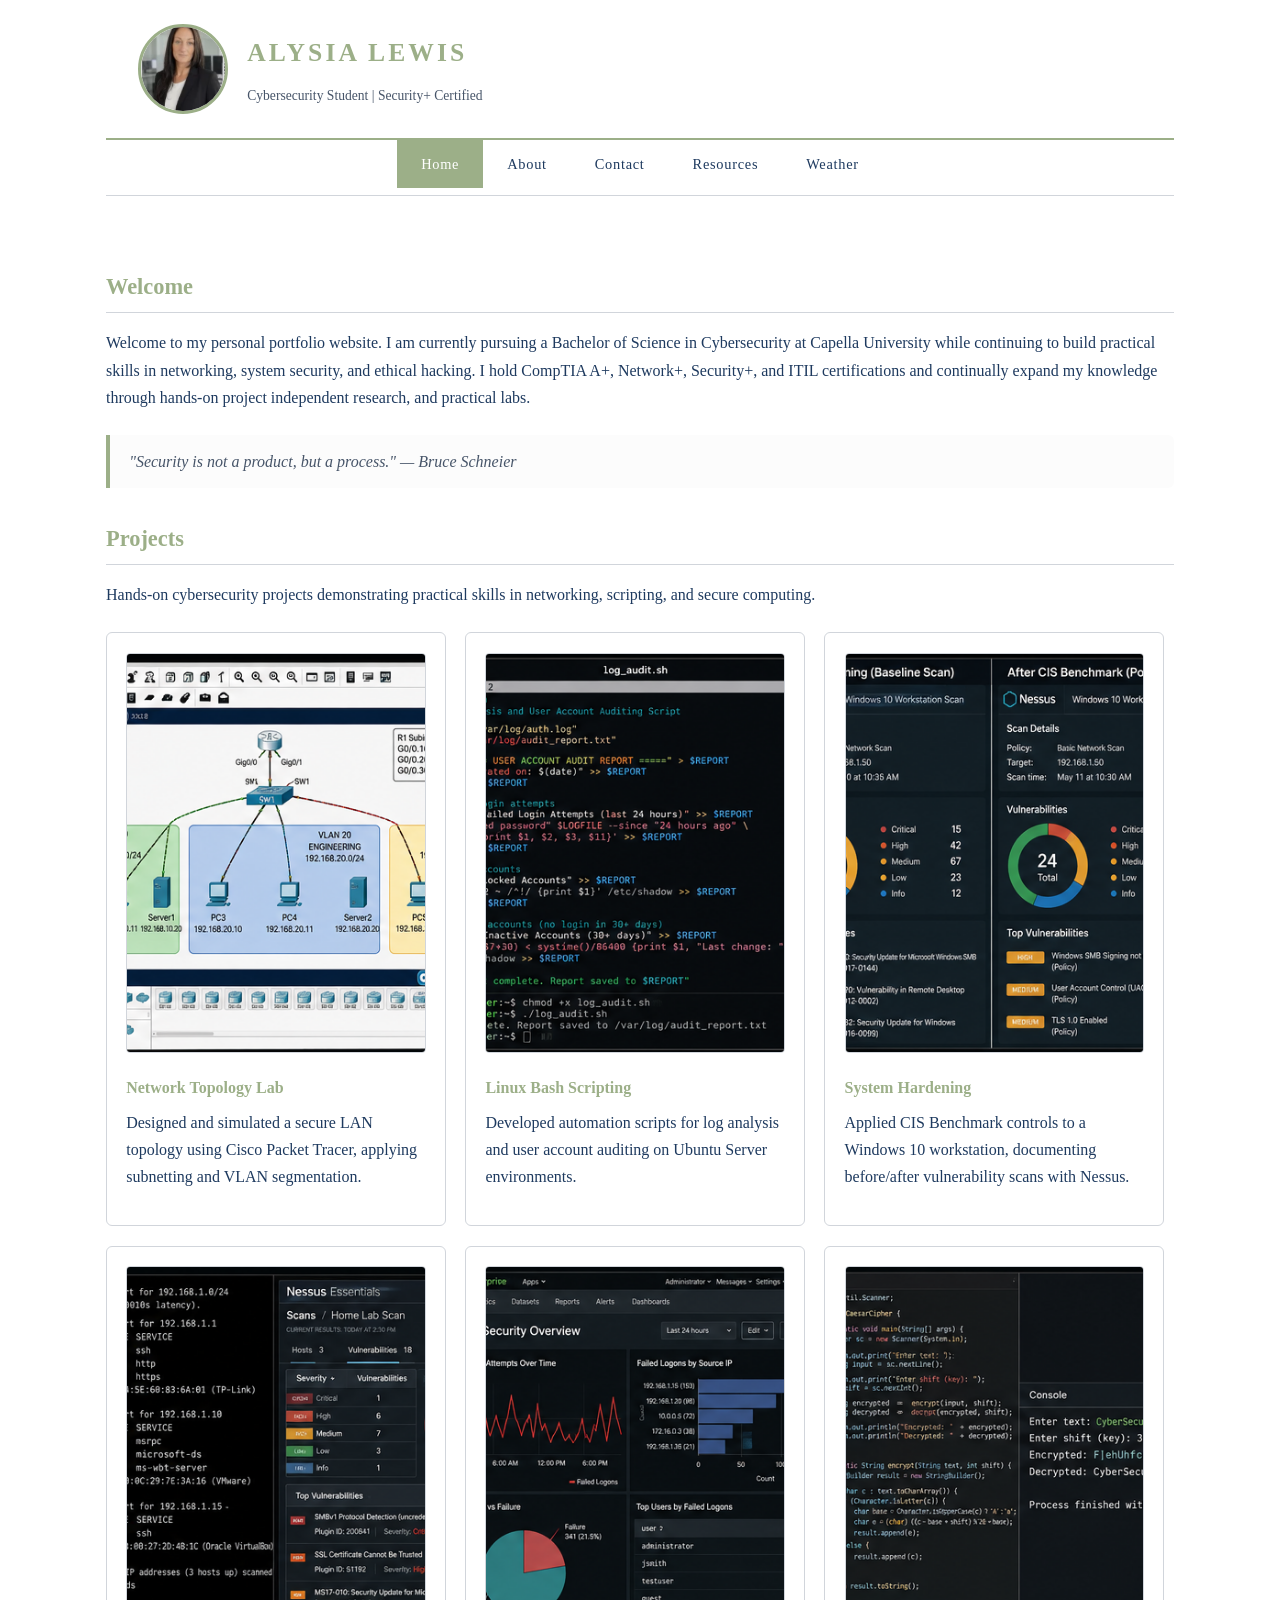
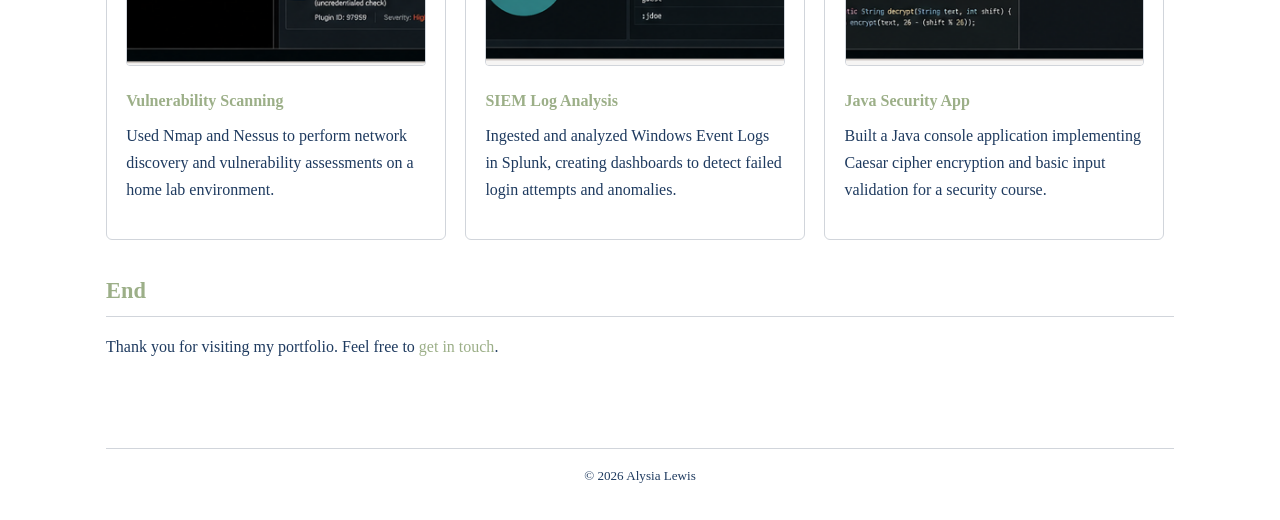
==== commit e7de9561: "Add 'Weather' link to navigation menu" ====
--- a/index.html
+++ b/index.html
@@ -31,10 +31,12 @@
                <!-- Navigation Flexbox -->
                <nav aria-label="Main navigation">
                     <ul>
-                         <li><a href="index.html" class="active">Home</a></li>
-                         <li><a href="about.html">About</a></li>
-                         <li><a href="contact.html">Contact</a></li>
-                          <li><a href="resources.html">Resources</a></li>
+                        <li><a href="index.html" class="active">Home</a></li>
+                        <li><a href="about.html">About</a></li>
+                        <li><a href="contact.html">Contact</a></li>
+                        <li><a href="resources.html">Resources</a></li>
+                         <li><a href="weather.html">Weather</a></li>
+
                     </ul>
                
                </nav>
--- a/style.css
+++ b/style.css
@@ -1,527 +1,579 @@
-
-
-/* External CSS Stylesheet */
-
-*, *::before, *::after {
-  margin: 0;
-  padding: 0;
-  box-sizing: border-box;
+/* =========
+   CSS
+   ========= */
+*, *::before, *::after { 
+    margin: 0; 
+    padding: 0; 
+    box-sizing: border-box; 
 }
 
 /* Root Color Variables */
 :root {
-  --bg-light:   #FFFFFF;      /* Pure White */
-  --accent:     #9CAF88;      /* Sage Green */
-  --accent-dim: #8A9B79;      /* lighter Sage */
-  --text-main:  #1E3A5F;      /* Navy */
-  --text-muted: #475569;      /* Medium Slate */
-  --border:     #D1D5DB;      /* Light Gray */
-  --pink:       #E8D5E0;      /* Light Pink */
-  --pink-dim:   #D1C8D0;      /* Slightly darker light pink */
-}
-
-/* Typography & Body */
-body {
-  font-family: 'Playfair Display', Courier;
-  font-size: 1rem;
-  line-height: 1.7;
-  background-color: var(--bg-light);
-  color: var(--text-main);
-  min-height: 100vh;
-}
-
-/*
-   CSS GRID PAGE LAYOUT
-   Uses named grid areas for the page structure
- */
-.page-wrapper {
-  display: grid;
-
-  grid-template-areas:
-    "header"
-    "nav"
-    "main"
-    "footer";
-
-  grid-template-rows: auto auto 1fr auto;
-
-  max-width: 1100px;
-  margin: 0 auto;
-  padding: 0 1rem;
-
-  min-height: 100vh;
+    --bg-light:   #FFFFFF;      /* Pure White Base */
+    --accent:     #9CAF88;      /* Sage Green Main Theme */
+    --accent-dim: #8A9B79;      /* Darker Sage for Hovers */
+    --text-main:  #1E3A5F;      /* Deep Navy for Primary Text & Contrast */
+    --text-muted: #475569;      /* Medium Slate for Muted Elements */
+    --border:     #D1D5DB;      /* Light Gray for borders and dividers */
+    --pink:       #E8D5E0;      /* Soft Light Pink for specialized highlights */
+    --pink-dim:   #D1C8D0;      /* Slate-Pink accent hover */
+}
+
+/* Base Typography & Color Contrast */
+body { 
+    font-family: 'Playfair Display', 'Georgia', serif; 
+    font-size: 1rem; 
+    line-height: 1.7; 
+    background-color: var(--bg-light); 
+    color: var(--text-main); 
+    min-height: 100vh; 
+}
+
+/* page configuration with named areas */
+.container, .page-wrapper { 
+    display: grid;
+    grid-template-areas: 
+        "header" 
+        "nav" 
+        "main" 
+        "footer";
+    grid-template-rows: auto auto 1fr auto;
+    max-width: 1100px; 
+    margin: 0 auto; 
+    padding: 0 1rem;
+    min-height: 100vh; 
 }
 
 /* Header */
-header {
-  background-color: var(--bg-light);
-  border-bottom: 2px solid var(--accent);
-  padding: 1.5rem 2rem;
-  display: flex;
-  align-items: center;
-  gap: 1.2rem;
-}
-
-header img {
-  width: 90px;
-  height: 90px;
-  border-radius: 50%;
-  border: 3px solid var(--accent);
-  object-fit: cover;
-}
-
-.header-text h1 {
-  font-size: 1.6rem;
-  letter-spacing: 0.12em;
-  text-transform: uppercase;
-  color: var(--accent);
-}
-
-.header-text p {
-  font-size: 0.85rem;
-  color: var(--text-muted);
-  margin-bottom: 0;
-}
-
-/* NAVIGATION BAR - CSS FLEXBOX LAYOUT */
-nav {
-  background-color: var(--bg-light);
-  border-bottom: 1px solid var(--border);
+header { 
+    grid-area: header;
+    background-color: var(--bg-light); 
+    border-bottom: 2px solid var(--accent); 
+    padding: 1.5rem 2rem; 
+    display: flex; 
+    align-items: center; 
+    gap: 1.2rem; 
+}
+
+nav { 
+    grid-area: nav;
+    background-color: var(--bg-light); 
+    border-bottom: 1px solid var(--border); 
+}
+/* Main Content Area */
+main { 
+    grid-area: main;
+    padding: 2.5rem 0; 
+}
+
+footer { 
+    grid-area: footer;
+    background-color: var(--bg-light); 
+    border-top: 1px solid var(--border); 
+    text-align: center; 
+    padding: 1rem 2rem; 
+    font-size: 0.82rem; 
+    color: var(--text-muted); 
+    margin-top: 2rem; 
+}
+
+/* =================
+   3. Header Design
+   ================= */
+header img { 
+    width: 90px; 
+    height: 90px; 
+    border-radius: 50%; 
+    border: 3px solid var(--accent); 
+    object-fit: cover; 
+}
+
+.header-text h1 { 
+    font-size: 1.6rem; 
+    letter-spacing: 0.12em; 
+    text-transform: uppercase; 
+    color: var(--accent); 
+}
+
+.header-text p { 
+    font-size: 0.85rem; 
+    color: var(--text-muted); 
+    margin-bottom: 0; 
 }
 
 /* Flexbox container: lines up list items horizontally and centers them */
+
 nav ul {
-  display: flex;              /* Establishes flex container for navigation links */
-  flex-direction: row;        /* Elements flow horizontally */
-  justify-content: center;    /* Centers navigation items along the main axis */
-  align-items: center;        /* Centers items vertically along the cross axis */
-  list-style: none;
-  margin: 0;
-  padding: 0;
-}
-
-nav ul li a {
-  display: block;
-  padding: 0.75rem 1.5rem;
-  color: var(--text-main);
-  text-decoration: none;
-  font-size: 0.9rem;
-  letter-spacing: 0.05em;
-  transition: background-color 0.2s, color 0.2s;
-}
-
-/* Hover and active states using variable background accents */
-nav ul li a:hover,
-nav ul li a.active {
-  background-color: var(--accent);
-  color: var(--bg-light);
-}
-
-/* Main Content Area */
-main {
-  padding: 2.5rem 0;
-}
-
-/* Headings & Typography */
-h1, h2, h3 {
-  color: var(--accent);
-  margin-bottom: 0.6rem;
-}
-
-h2 {
-  font-size: 1.4rem;
-  border-bottom: 1px solid var(--border);
-  padding-bottom: 0.4rem;
-  margin-top: 2rem;
-  margin-bottom: 1rem;
-}
-
-h3 {
-  font-size: 1.1rem;
-  color: var(--text-main);
-}
-
-p {
-  margin-bottom: 1rem;
-  color: var(--text-main);
-}
-
-ul, ol {
-  margin-left: 1.5rem;
-  margin-bottom: 1rem;
-}
-
-li {
-  margin-bottom: 0.4rem;
-}
-
-/*FEATURED ITEMS */
-/* Flex Container */
+    display: flex;              /* Establishes flex container for navigation list */
+    flex-direction: row;        /* Elements flow horizontally */
+    justify-content: center;    /* Centers navigation items along main horizontal axis */
+    align-items: center;        /* Centers navigation items vertically */
+    list-style: none; 
+    margin: 0; 
+    padding: 0; 
+}
+
+nav ul li a { 
+    display: block; 
+    padding: 0.75rem 1.5rem; 
+    color: var(--text-main); 
+    text-decoration: none; 
+    font-size: 0.9rem; 
+    letter-spacing: 0.05em; 
+    transition: background-color 0.2s, color 0.2s; 
+}
+
+/* Active and hover states using variable background accents */
+nav ul li a:hover, 
+nav ul li a.active { 
+    background-color: var(--accent); 
+    color: var(--bg-light); 
+}
+
+/* ==========================================================================
+   5. Headings & Core Layout Typography 
+   ========================================================================== */
+h1, h2, h3 { 
+    color: var(--accent); 
+    margin-bottom: 0.6rem; 
+}
+
+h2 { 
+    font-size: 1.4rem; 
+    border-bottom: 1px solid var(--border); 
+    padding-bottom: 0.4rem; 
+    margin-top: 2rem; 
+    margin-bottom: 1rem; 
+}
+
+h3 { 
+    font-size: 1.1rem; 
+    color: var(--text-main); 
+}
+
+p { 
+    margin-bottom: 1rem; 
+    color: var(--text-main); 
+}
+
+ul, ol { 
+    margin-left: 1.5rem; 
+    margin-bottom: 1rem; 
+}
+
+li { 
+    margin-bottom: 0.4rem; 
+}
+
+/* Custom link properties */
+a { 
+    color: var(--accent); 
+    text-decoration: none; 
+    transition: color 0.2s;
+}
+
+a:hover { 
+    text-decoration: underline; 
+    color: var(--accent-dim);
+}
+
+/* Blockquote Highlights */
+blockquote { 
+    border-left: 4px solid var(--accent); 
+    padding: 0.8rem 1.2rem; 
+    margin: 1.5rem 0; 
+    background-color: #fcfcfc; 
+    color: var(--text-muted); 
+    font-style: italic; 
+    border-radius: 0 6px 6px 0; 
+}
+
+/* ==========================================================================
+   6. Featured Elements Cards - Responsive CSS Flexbox
+   ========================================================================== */
+/* Flex container dynamically wraps card structures (Assessment 4 - Criterion 4) */
 .cards-container {
-  display: flex;              /* flex container for child elements */
-  flex-wrap: wrap;            /* Allows card items to wrap to a new line as viewport narrows */
-  gap: 1.2rem;                /* Sets uniform gutter space between adjacent cards */
-  margin-top: 1.5rem;
-}
-
-/* Individual card elements acting as Flex Items */
-.card {
-  background-color: var(--bg-light);
-  border: 1px solid var(--border);
-  border-radius: 6px;
-  padding: 1.2rem;
-  flex: 1 1 260px;
-  max-width: 340px;
-  transition: border-color 0.2s, transform 0.2s;
-}
-
-.card:hover {
-  border-color: var(--accent);
-  transform: translateY(-3px);
-}
-
-.card h3 {
-  color: var(--accent);
-  margin-bottom: 0.5rem;
-  font-size: 1rem;
-}
-
-.card img {
-  width: 100%;
-  height: 400
-  \
-  
-  
-  px;
-  object-fit: cover;
-  border-radius: 4px;
-  margin-bottom: 0.8rem;
-  border: 1px solid var(--border);
-}
-
-/* Blockquote */
-blockquote {
-  border-left: 4px solid var(--accent);
-  padding: 0.8rem 1.2rem;
-  margin: 1.5rem 0;
-  background-color: var(--bg-light);
-  color: var(--text-muted);
-  font-style: italic;
-  border-radius: 0 6px 6px 0;
-}
-
-/* Links */
-a {
-  color: var(--accent);
-  text-decoration: none;
-}
-
-a:hover {
-  text-decoration: underline;
-}
-
-/* Contact Form Layout */
-form {
-  background-color: var(--bg-light);
-  border: 1px solid var(--border);
-  border-radius: 8px;
-  padding: 2rem;
-  max-width: 680px;
-  margin-top: 1.5rem;
-}
-
-fieldset {
-  border: 1px solid var(--border);
-  border-radius: 6px;
-  padding: 1.2rem 1.5rem;
-  margin-bottom: 1.5rem;
-}
-
-legend {
-  color: var(--accent);
-  font-weight: bold;
-  padding: 0 0.5rem;
-  font-size: 1rem;
-}
-
-label {
-  display: block;
-  margin-bottom: 0.3rem;
-  color: var(--text-muted);
-  font-size: 0.9rem;
-}
-
-input[type="text"],
-input[type="email"],
-textarea {
-  width: 100%;
-  background-color: var(--bg-light);
-  border: 1px solid var(--border);
-  border-radius: 4px;
-  color: var(--text-main);
-  font-family: inherit;
-  font-size: 0.95rem;
-  padding: 0.5rem 0.75rem;
-  margin-bottom: 1rem;
-}
-
-textarea {
-  resize: vertical;
-  min-height: 100px;
-}
-
-button[type="submit"] {
-  background-color: var(--accent);
-  color: var(--bg-light);
-  border: none;
-  border-radius: 4px;
-  padding: 0.6rem 1.5rem;
-  font-family: inherit;
-  font-size: 0.95rem;
-  font-weight: bold;
-  cursor: pointer;
-  transition: background-color 0.2s;
-}
-
-button[type="submit"]:hover {
-  background-color: var(--accent-dim);
-}
-
-/* 13. Footer */
-footer {
-  background-color: var(--bg-light);
-  border-top: 1px solid var(--border);
-  text-align: center;
-  padding: 1rem 2rem;
-  font-size: 0.82rem;
-  color: var(--text-muted);
-  margin-top: 2rem;
-}
-
-/*
-   RESPONSIVE DESIGN
-   Prevents horizontal scrolling on small screens
- */
-@media (max-width: 600px) {
-  header {
+    display: flex;              /* Establishes flex container for responsive card items */
+    flex-wrap: wrap;            /* Wraps elements to new line on viewport resizing */
+    gap: 1.2rem;                /* Generates equal vertical and horizontal gutter space */
+    margin-top: 1.5rem; 
+}
+
+/* Distinctive responsive card sizing rules */
+.card { 
+    background-color: var(--bg-light); 
+    border: 1px solid var(--border); 
+    border-radius: 6px; 
+    padding: 1.2rem; 
+    flex: 1 1 260px;            /* Flexible basis growth with protective boundary limits */
+    max-width: 340px; 
+    transition: border-color 0.2s, transform 0.2s; 
+}
+
+.card:hover { 
+    border-color: var(--accent); 
+    transform: translateY(-3px); 
+}
+
+.card h3 { 
+    color: var(--accent); 
+    margin-bottom: 0.5rem; 
+    font-size: 1rem; 
+}
+
+.card img { 
+    width: 100%; 
+    height: 400px; 
+    object-fit: cover; 
+    border-radius: 4px; 
+    margin-bottom: 0.8rem; 
+    border: 1px solid var(--border); 
+}
+
+/* ==========================================================================
+   7. Dynamically Generated List Style (Assessment 6)
+   ========================================================================== */
+/* Target-specific rules styling the dynamic list from resources.html */
+#list ul { 
+    list-style-type: none; 
+    padding: 0; 
+    margin: 1.5rem 0; 
+}
+
+#list ul li { 
+    background-color: #fafafa;
+    border-left: 4px solid var(--accent);
+    padding: 0.8rem 1.2rem;
+    margin-bottom: 0.6rem;
+    border-radius: 0 6px 6px 0;
+    color: var(--text-main);
+    box-shadow: 0 1px 3px rgba(0,0,0,0.05);
+    transition: transform 0.2s ease;
+}
+
+#list ul li:hover {
+    transform: translateX(4px);
+}
+
+/* =========================================
+   Contact Form Layout & Typography Styles
+   ========================================= */
+/* Controls spacing and presentation of the contact form */
+form { 
+    background-color: var(--bg-light); 
+    border: 1px solid var(--border); 
+    border-radius: 8px; 
+    padding: 2.2rem; 
+    max-width: 680px; 
+    margin-top: 1.5rem; 
+    display: flex;
     flex-direction: column;
-    text-align: center;
-  }
-
-  nav ul {
-    flex-direction: column;  /* Stack navigation menu elements vertically on narrow viewports */
-  }
-
-  nav ul li a {
-    text-align: center;
-    padding: 0.6rem 1rem;
-  }
-
-  .card {
-    flex: 1 1 100%;          /* Stack cards to take up full-width */
-    max-width: 100%;
-  }
-}
-
-/* Style the dynamically generated list on resources.html */
-#list ul {
-  list-style-type: none;
-  padding: 0;
-  margin: 1.5rem 0;
-}
-
-#list ul li {
-  background-color: var(--bg-light);
-  border-left: 4px solid var(--accent);
-  padding: 0.8rem 1rem;
-  margin-bottom: 0.6rem;
-  border-radius: 0 4px 4px 0;
-  transition: background-color 0.2s;
-}
-
-#list ul li a {
-  color: var(--accent);
-  font-weight: 500;
-  text-decoration: none;
-}
-
-#list ul li a:hover {
-  text-decoration: underline;
-  color: var(--accent-dim);
-}
-
-/* Form container with subtle background and border */
-#webForm {
-    background-color: var(--bg-light);
-    border: 1px solid var(--border);
-    border-radius: 0 4px 4px 0;
-    padding: 2rem;
-    max-width: 680px;
-    margin-top: 1.8rem;
-    font-family: 'Courier New', Courier, monospace;
-}
-
-/* Fieldset: group related form controls */
-#webForm fieldset {
+    gap: 1.2rem;
+}
+
+/* Accessible inputs labels styling */
+form label {
+    font-weight: bold;
+    color: var(--text-main);
+    font-size: 0.95rem;
+    margin-bottom: -0.4rem;
+}
+
+/* Unified textbox and inputs focus states */
+form input[type="text"],
+form input[type="email"],
+form input[type="tel"],
+form select,
+form textarea {
+    width: 100%;
+    padding: 10px 14px;
     border: 1px solid var(--border);
     border-radius: 6px;
-    padding: 1.2rem 1.5rem;
-    margin-bottom: 1.5rem;
-    background-color: var(--bg-light);
-}
-
-/* Legend: visually and semantically defines each section */
-#webForm legend {
-    color: var(--accent);
-    font-weight: bold;
-    padding: 0 0.5rem;
-    font-size: 1.05rem;
-    background-color: var(--bg-light);
-    border-radius: 4px;
-}
-
-/* Labels: improve readability and accessibility */
-#webForm label {
-    display: block;
-    margin-top: 0.8rem;
-    margin-bottom: 0.3rem;
-    color: var(--text-main);
-    font-size: 0.95rem;
-}
-
-/* Input and select styling */
-#webForm input[type="text"],
-#webForm input[type="email"],
-#webForm select,
-#webForm textarea {
-    width: 100%;
-    background-color: var(--bg-light);
-    border: 1px solid var(--border);
-    border-radius: 4px;
-    color: var(--text-main);
     font-family: inherit;
     font-size: 0.95rem;
-    padding: 0.5rem 0.75rem;
-}
-
-/* Radio buttons and checkboxes: inline with label */
-#webForm input[type="radio"],
-#webForm input[type="checkbox"] {
-    margin-right: 0.4rem;
-}
-
-/* Button Layout */
-#webForm button {
+    transition: border-color 0.2s, box-shadow 0.2s;
+}
+
+form input:focus,
+form select:focus,
+form textarea:focus {
+    outline: none;
+    border-color: var(--accent);
+    box-shadow: 0 0 0 3px rgba(156, 175, 136, 0.2);
+}
+
+/* Fieldsets and legends groupings styling */
+form fieldset {
+    border: 1px solid var(--border);
+    border-radius: 6px;
+    padding: 1.2rem;
+    margin-bottom: 0.5rem;
+}
+
+form legend {
+    font-weight: bold;
+    color: var(--accent);
+    padding: 0 8px;
+    font-size: 0.95rem;
+}
+
+form fieldset label {
+    display: block;
+    font-weight: normal;
+    margin: 0.6rem 0;
+    cursor: pointer;
+}
+
+form fieldset input[type="radio"],
+form fieldset input[type="checkbox"] {
+    margin-right: 8px;
+    cursor: pointer;
+}
+
+/* Form Action Buttons */
+form button {
+    padding: 12px 20px;
+    font-size: 0.95rem;
+    font-weight: bold;
+    border-radius: 6px;
+    cursor: pointer;
+    border: none;
+    transition: background-color 0.2s, color 0.2s;
+    font-family: inherit;
+}
+
+form button[type="submit"] {
     background-color: var(--accent);
     color: var(--bg-light);
-    border: none;
-    border-radius: 4px;
-    padding: 0.6rem 1.4rem;
-    font-family: inherit;
-    font-weight: bold;
-    cursor: pointer;
-    margin-top: 1rem;
-    margin-right: 0.5rem;
-    transition: background-color 0.2s;
-}
-
-#webForm button[type="reset"] {
-    background-color: var(--bg-light);
+}
+
+form button[type="submit"]:hover {
+    background-color: var(--accent-dim);
+}
+
+form button[type="reset"] {
+    background-color: #f1f5f9;
     color: var(--text-muted);
 }
 
-#webForm button:hover {
-    opacity: 0.9;
-}
-
-#webForm button[type="submit"]:hover {
-    background-color: var(--accent-dim);
-}
-
-/* Form container with subtle background and border */
-#webForm {
-    background-color: var(--bg-light);
+form button[type="reset"]:hover {
+    background-color: #e2e8f0;
+}
+
+/* Datalist helper instructions styling */
+.datalist-hint {
+    font-size: 0.8rem;
+    color: var(--text-muted);
+    margin-top: -0.6rem;
+    font-style: italic;
+}
+
+/* ==========================================
+   9. Custom Client-side Validation feedback
+   ========================================== */
+/* Inline field error feedback indicators */
+.error { 
+    color: #e53e3e; 
+    font-size: 0.85rem; 
+    display: block; 
+    margin-top: -0.8rem; /* Keeps spacing tight directly beneath failed inputs */
+    margin-bottom: 0.2rem;
+    font-weight: bold; 
+}
+
+/* Form-level Success and Error summaries */
+.error-container,
+.form-message { 
+    margin-top: 15px; 
+    padding: 12px 18px; 
+    border-radius: 6px; 
+    font-weight: bold;
+    display: none; 
+}
+
+/* Dynamic error classes triggered by validation.js */
+.error-container.error,
+.form-message.error { 
+    display: block; 
+    background-color: #f8d7da; 
+    color: #721c24; 
+    border: 1px solid #f5c6cb; 
+}
+
+/* Dynamic success classes triggered by validation.js */
+.error-container.success,
+.form-message.success { 
+    display: block; 
+    background-color: #d4edda; 
+    color: #155724; 
+    border: 1px solid #c3e6cb; 
+}
+
+/* Error summaries list styling */
+.error-container h3,
+.form-message h3 {
+    font-size: 1rem;
+    margin-bottom: 6px;
+    color: inherit;
+}
+
+.error-container ul,
+.form-message ul {
+    margin-left: 1.2rem;
+    margin-bottom: 0;
+    font-size: 0.9rem;
+}
+
+/* ====================================
+   10. Weather API lookup and Metrics
+   ==================================== */
+.form-section {
+    padding: 20px;
+    background-color: #ffffff;
     border: 1px solid var(--border);
     border-radius: 8px;
-    padding: 2rem;
-    max-width: 680px;
-    margin-top: 1.8rem;
-    font-family: 'Courier New', Courier, monospace;
-}
-
-/* Fieldset with group related form controls */
-#webForm fieldset {
+    margin-bottom: 25px;
+}
+
+.status-message {
+    margin-top: 15px;
+    padding: 12px;
+    border-radius: 6px;
+    font-weight: bold;
+    display: none;
+}
+
+.status-message.loading {
+    display: block;
+    background-color: #ebf8ff;
+    color: #2b6cb0;
+    border: 1px solid #bee3f8;
+}
+
+.status-message.error {
+    display: block;
+    background-color: #fed7d7;
+    color: #c53030;
+    border: 1px solid #feb2b2;
+}
+
+/* Results Display Box */
+.results-card {
+    background-color: #fafafa;
     border: 1px solid var(--border);
-    border-radius: 6px;
-    padding: 1.2rem 1.5rem;
-    margin-bottom: 1.5rem;
-    background-color: var(--bg-light);
-}
-
-/* Legend with visually and semantically defines each section */
-#webForm legend {
-    color: var(--accent);
-    font-weight: bold;
-    padding: 0 0.5rem;
-    font-size: 1.05rem;
-    background-color: var(--bg-light);
-    border-radius: 4px;
-}
-
-/* Labels with improved readability and accessibility */
-#webForm label {
-    display: block;
-    margin-top: 0.8rem;
-    margin-bottom: 0.3rem;
+    border-radius: 8px;
+    padding: 20px;
+    box-shadow: 0 4px 6px rgba(0, 0, 0, 0.02);
+    margin-top: 20px;
+}
+
+.results-header {
+    display: flex;
+    align-items: center;
+    justify-content: space-between;
+    border-bottom: 2px solid var(--border);
+    padding-bottom: 10px;
+    margin-bottom: 15px;
+}
+
+.results-header h3 {
+    margin: 0;
     color: var(--text-main);
-    font-size: 0.95rem;
-}
-
-/* Input and select styling */
-#webForm input[type="text"],
-#webForm input[type="email"],
-#webForm select,
-#webForm textarea {
-    width: 100%;
-    background-color: var(--bg-light);
-    border: 1px solid var(--border);
-    border-radius: 4px;
+    font-size: 1.4rem;
+}
+
+.results-body {
+    display: flex;
+    flex-direction: column;
+    gap: 15px;
+}
+
+.main-metric {
+    display: flex;
+    align-items: baseline;
+    gap: 15px;
+}
+
+.temp-val {
+    font-size: 3rem;
+    font-weight: bold;
     color: var(--text-main);
-    font-family: inherit;
-    font-size: 0.95rem;
-    padding: 0.5rem 0.75rem;
-}
-
-/* Radio buttons and checkboxes with inline with label */
-#webForm input[type="radio"],
-#webForm input[type="checkbox"] {
-    margin-right: 0.4rem;
-}
-
-/* Button Layout */
-#webForm button {
-    background-color: var(--accent);
-    color: var(--bg-light);
-    border: none;
-    border-radius: 4px;
-    padding: 0.6rem 1.4rem;
-    font-family: inherit;
-    font-weight: bold;
-    cursor: pointer;
-    margin-top: 1rem;
-    margin-right: 0.5rem;
-    transition: background-color 0.2s;
-}
-
-#webForm button[type="reset"] {
-    background-color: var(--bg-light);
+}
+
+.desc-val {
+    font-size: 1.25rem;
     color: var(--text-muted);
-}
-
-#webForm button:hover {
-    opacity: 0.9;
-}
-
-#webForm button[type="submit"]:hover {
-    background-color: var(--accent-dim);
-}
+    font-style: italic;
+}
+
+.extra-metrics {
+    display: grid;
+    grid-template-columns: 1fr 1fr;
+    gap: 15px;
+    border-top: 1px dashed var(--border);
+    padding-top: 15px;
+}
+
+.metric-item {
+    display: flex;
+    flex-direction: column;
+}
+
+.metric-label {
+    font-size: 0.85rem;
+    color: var(--text-muted);
+    text-transform: uppercase;
+    letter-spacing: 0.05em;
+}
+
+.metric-value {
+    font-size: 1.15rem;
+    font-weight: bold;
+    color: var(--text-main);
+}
+
+/* ==========================================
+   Responsive Design media query rules
+   ========================================== */
+/* Adjusts elements gracefully on screen sizes under 600px */
+@media (max-width: 600px) { 
+    /* Redefine grid rows to accommodate vertically-stacked elements safely */
+    .container, .page-wrapper {
+        grid-template-rows: auto auto auto auto;
+    }
+
+    header { 
+        flex-direction: column; 
+        text-align: center; 
+        padding: 1.5rem 1rem;
+    }
+    
+    /* Stacks flex navigation bar items vertically (Assessment 4 - Criterion 2) */
+    nav ul { 
+        flex-direction: column;  
+    }
+    
+    nav ul li {
+        width: 100%;
+    }
+
+    nav ul li a { 
+        text-align: center; 
+        padding: 0.6rem 1rem; 
+        border-bottom: 1px solid #f1f5f9;
+    }
+    
+    /* Reconfigures card flex items to scale full-width (Assessment 4 - Criterion 4) */
+    .card { 
+        flex: 1 1 100%;          
+        max-width: 100%; 
+    } 
+
+    form {
+        padding: 1.2rem;
+    }
+
+    .extra-metrics {
+        grid-template-columns: 1fr;
+    }
+}
